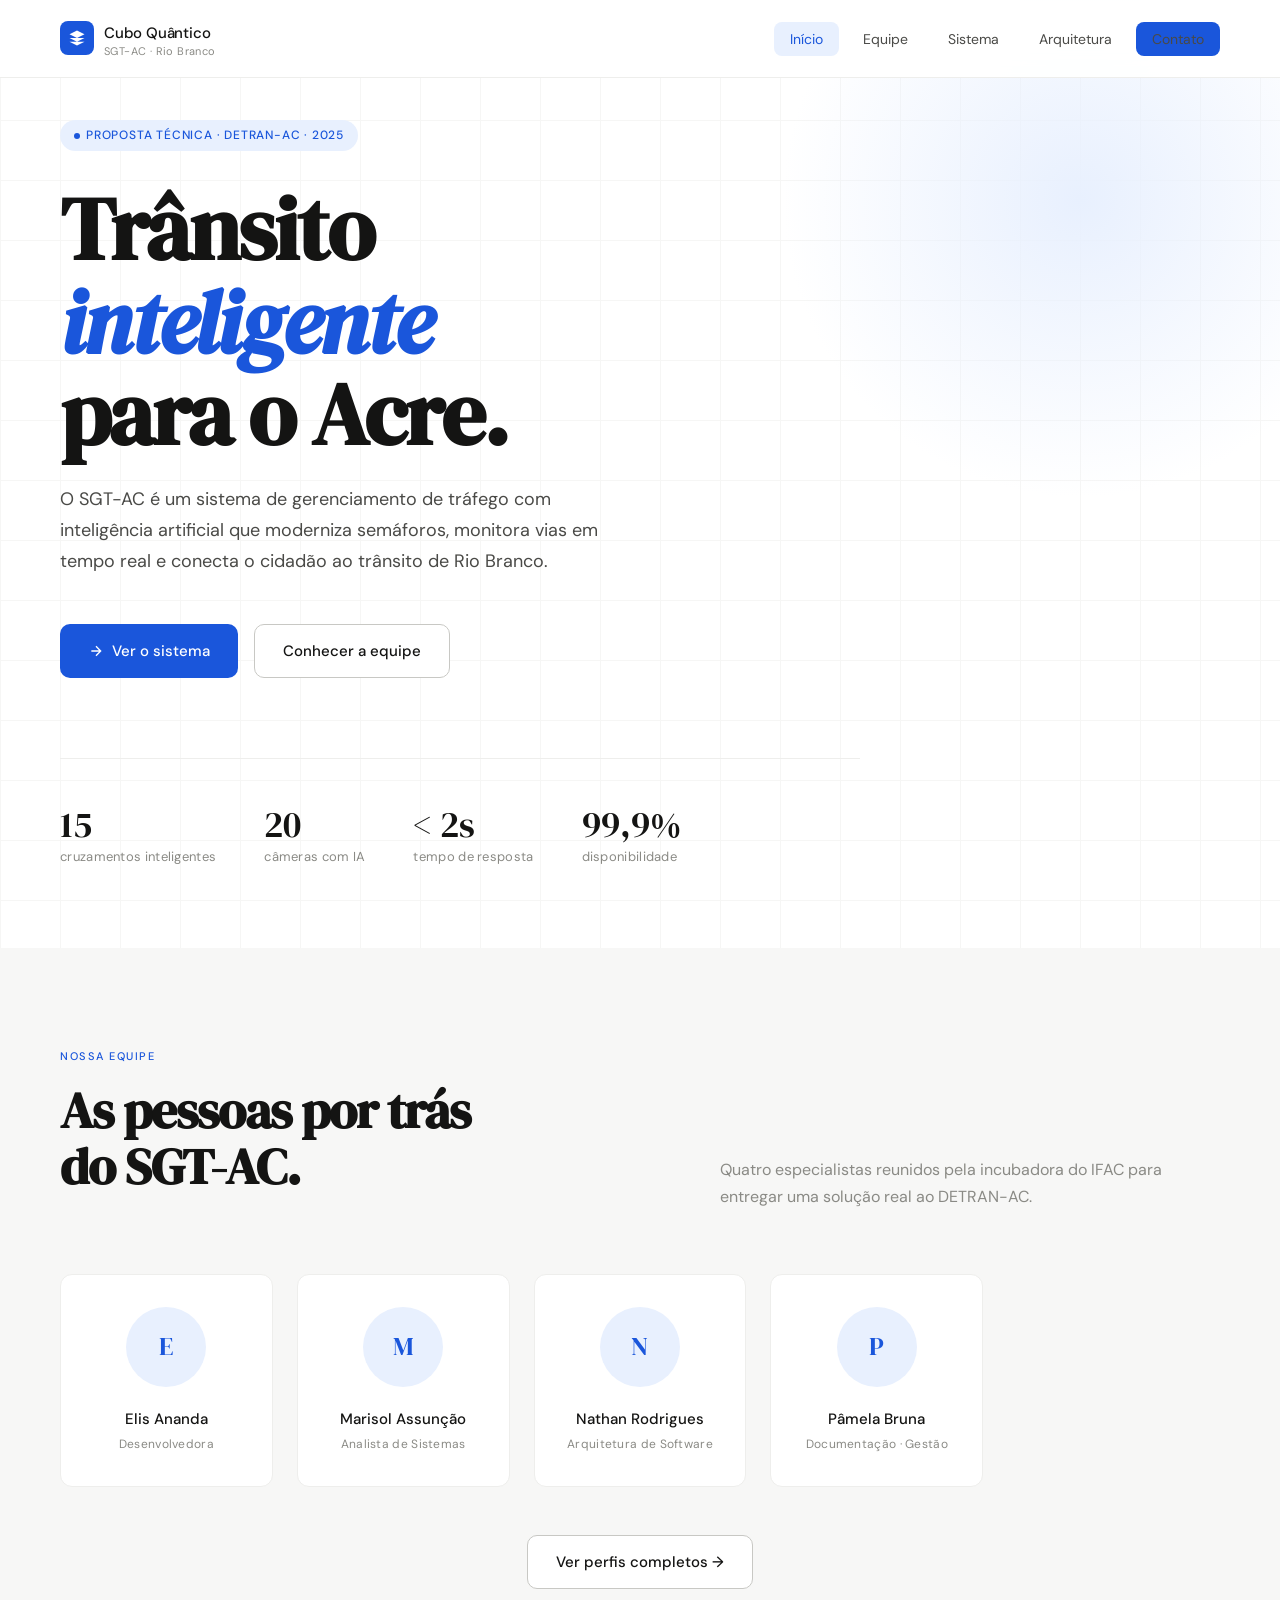
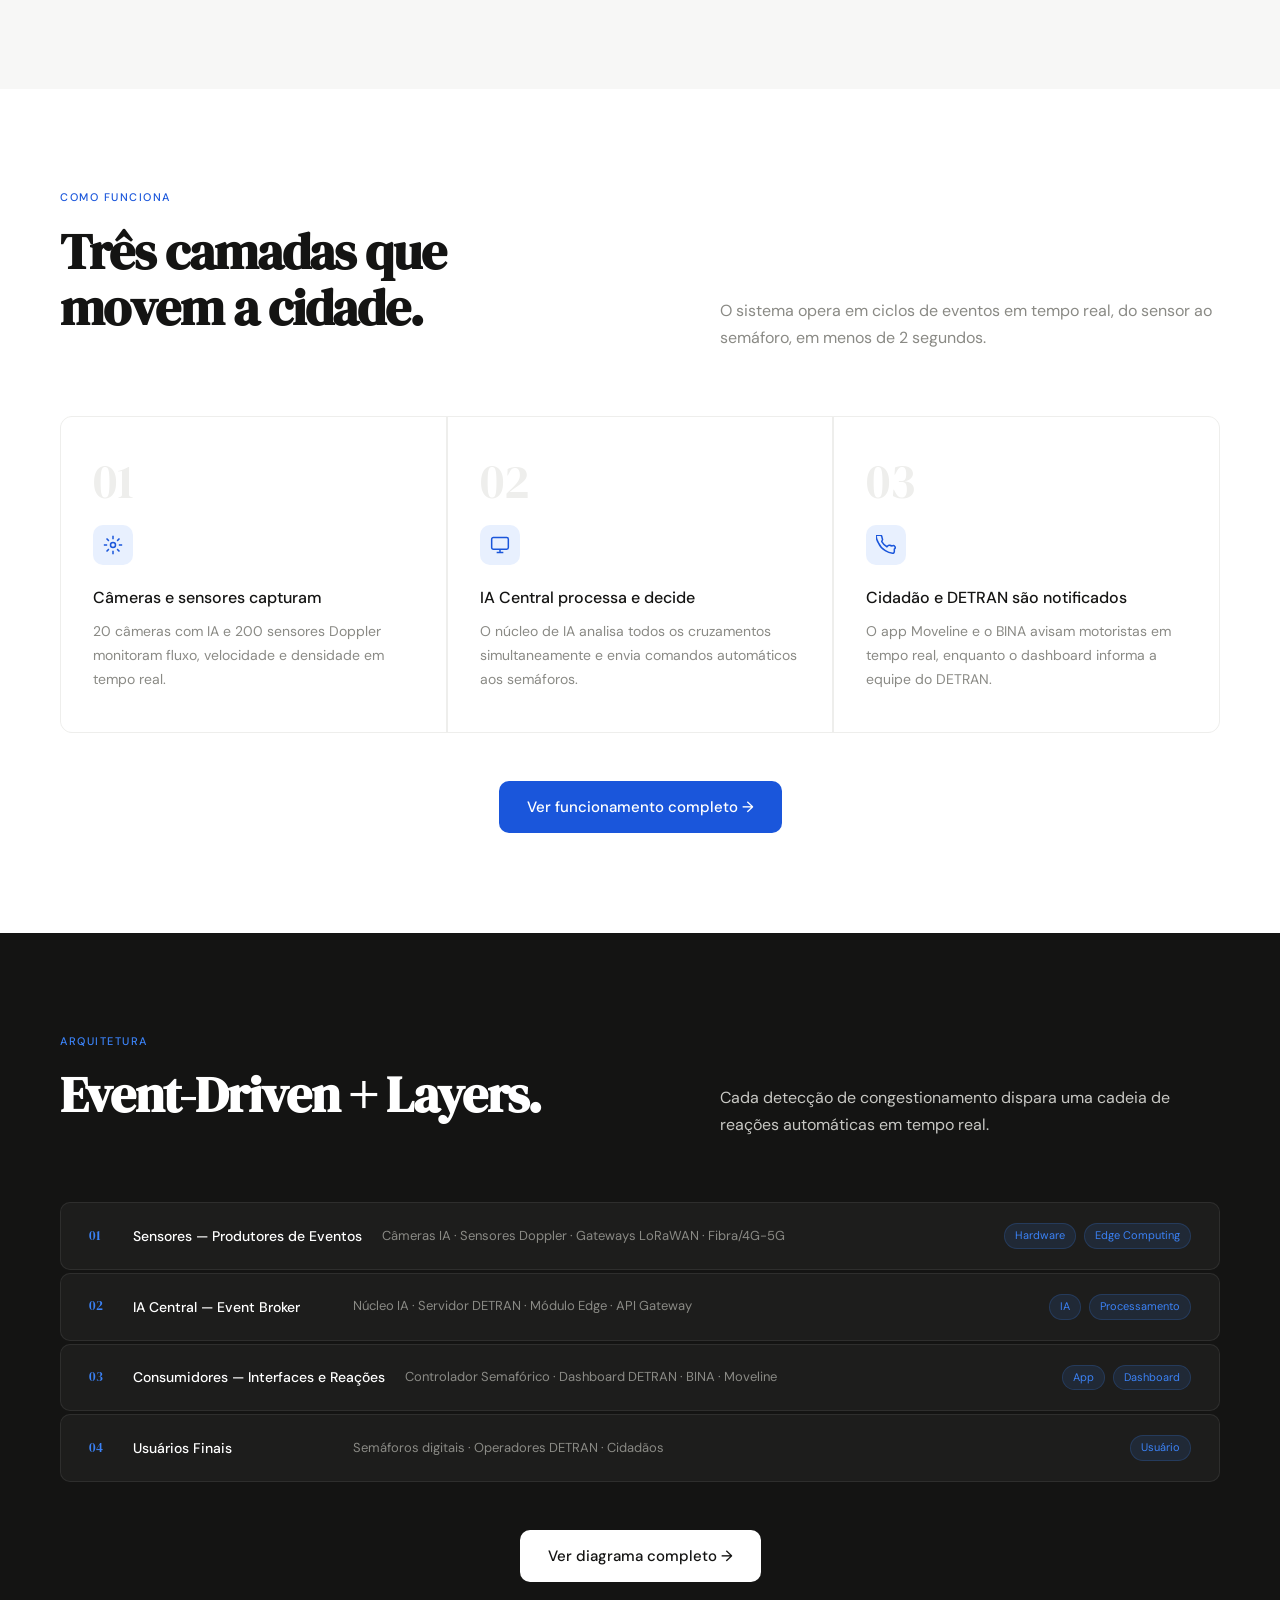
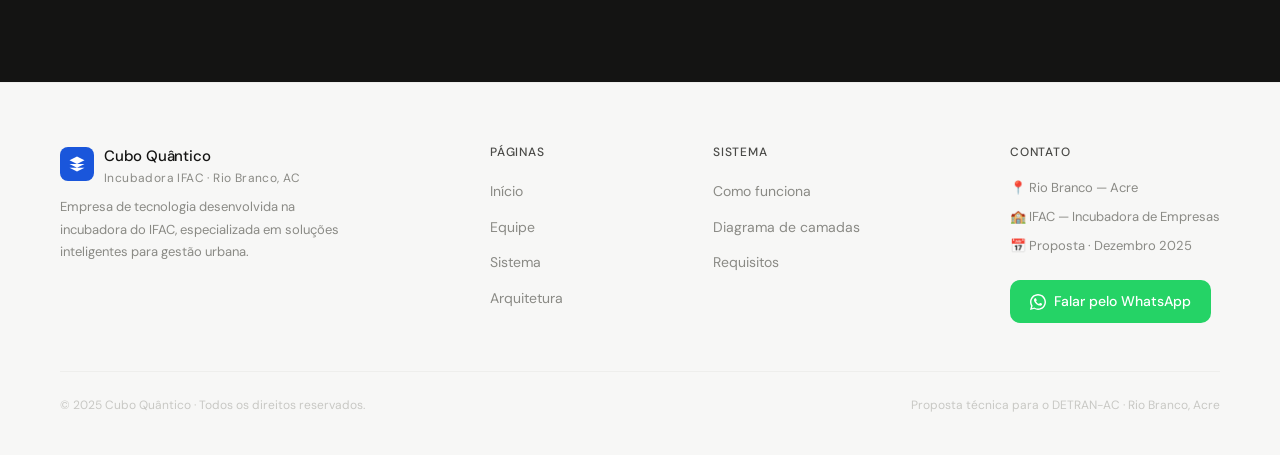
==== index.html @ 4dcd0e0a "Add files via upload" ====
<!DOCTYPE html>
<html lang="pt-BR">
<head>
  <meta charset="UTF-8">
  <meta name="viewport" content="width=device-width, initial-scale=1.0">
  <title>SGT-AC — Cubo Quântico</title>
  <link rel="stylesheet" href="style.css">
</head>
<body>

<!-- NAV -->
<nav>
  <a href="index.html" class="nav-logo">
    <div class="logo-icon">
      <svg viewBox="0 0 24 24"><path d="M12 2L2 7l10 5 10-5-10-5zM2 17l10 5 10-5M2 12l10 5 10-5"/></svg>
    </div>
    <div>
      <span class="logo-text">Cubo Quântico</span>
      <span class="logo-sub">SGT-AC · Rio Branco</span>
    </div>
  </a>
  <ul class="nav-links" id="nav-links">
    <li><a href="index.html" class="active">Início</a></li>
    <li><a href="equipe.html">Equipe</a></li>
    <li><a href="sistema.html">Sistema</a></li>
    <li><a href="arquitetura.html">Arquitetura</a></li>
    <li><a href="#contato" class="nav-cta">Contato</a></li>
  </ul>
  <button class="nav-hamburger" id="nav-hamburger" aria-label="Abrir menu" aria-expanded="false">
    <span></span>
    <span></span>
    <span></span>
  </button>
</nav>

<!-- MENU MOBILE OVERLAY -->
<div class="mobile-menu" id="mobile-menu">
  <ul>
    <li><a href="index.html" class="active">Início</a></li>
    <li><a href="equipe.html">Equipe</a></li>
    <li><a href="sistema.html">Sistema</a></li>
    <li><a href="arquitetura.html">Arquitetura</a></li>
    <li><a href="#contato">Contato</a></li>
  </ul>
</div>

<!-- HERO -->
<section class="hero">
  <div class="hero-grid"></div>
  <div class="hero-blob"></div>
  <div class="hero-content">
    <div class="hero-badge">Proposta Técnica · DETRAN-AC · 2025</div>
    <h1 class="hero-title">
      Trânsito<br>
      <em>inteligente</em><br>
      para o Acre.
    </h1>
    <p class="hero-desc">
      O SGT-AC é um sistema de gerenciamento de tráfego com inteligência artificial que moderniza semáforos, monitora vias em tempo real e conecta o cidadão ao trânsito de Rio Branco.
    </p>
    <div class="hero-actions">
      <a href="sistema.html" class="btn btn-primary">
        <svg width="16" height="16" fill="none" stroke="currentColor" stroke-width="2" viewBox="0 0 24 24"><path d="M5 12h14M12 5l7 7-7 7"/></svg>
        Ver o sistema
      </a>
      <a href="equipe.html" class="btn btn-secondary">Conhecer a equipe</a>
    </div>
    <div class="hero-stats">
      <div class="stat-item">
        <div class="stat-number">15</div>
        <div class="stat-label">cruzamentos inteligentes</div>
      </div>
      <div class="stat-item">
        <div class="stat-number">20</div>
        <div class="stat-label">câmeras com IA</div>
      </div>
      <div class="stat-item">
        <div class="stat-number">&lt; 2s</div>
        <div class="stat-label">tempo de resposta</div>
      </div>
      <div class="stat-item">
        <div class="stat-number">99,9%</div>
        <div class="stat-label">disponibilidade</div>
      </div>
    </div>
  </div>
</section>

<!-- EQUIPE (preview) -->
<section class="team-section">
  <div class="section-header reveal">
    <div>
      <p class="section-label">Nossa equipe</p>
      <h2 class="section-title">As pessoas por trás<br>do SGT-AC.</h2>
    </div>
    <p class="section-desc">Quatro especialistas reunidos pela incubadora do IFAC para entregar uma solução real ao DETRAN-AC.</p>
  </div>
  <div class="team-grid reveal">
    <div class="team-card">
      <div class="team-avatar">
        <img src="fotos/elis.jpg" alt="Elis Ananda" onerror="this.style.display='none';this.nextElementSibling.style.display='flex'">
        <span class="avatar-fallback">E</span>
      </div>
      <div class="team-name">Elis Ananda</div>
      <div class="team-role">Desenvolvedora</div>
    </div>
    <div class="team-card">
      <div class="team-avatar">
        <img src="fotos/marisol.jpg" alt="Marisol Assunção" onerror="this.style.display='none';this.nextElementSibling.style.display='flex'">
        <span class="avatar-fallback">M</span>
      </div>
      <div class="team-name">Marisol Assunção</div>
      <div class="team-role">Analista de Sistemas</div>
    </div>
    <div class="team-card">
      <div class="team-avatar">
        <img src="fotos/nathan.jpg" alt="Nathan Rodrigues" onerror="this.style.display='none';this.nextElementSibling.style.display='flex'">
        <span class="avatar-fallback">N</span>
      </div>
      <div class="team-name">Nathan Rodrigues</div>
      <div class="team-role">Arquitetura de Software</div>
    </div>
    <div class="team-card">
      <div class="team-avatar">
        <img src="fotos/pamela.jpg" alt="Pâmela Bruna" onerror="this.style.display='none';this.nextElementSibling.style.display='flex'">
        <span class="avatar-fallback">P</span>
      </div>
      <div class="team-name">Pâmela Bruna</div>
      <div class="team-role">Documentação · Gestão</div>
    </div>
  </div>
  <div class="how-cta reveal">
    <a href="equipe.html" class="btn btn-secondary">Ver perfis completos →</a>
  </div>
</section>

<!-- COMO FUNCIONA (preview) -->
<section>
  <div class="section-header reveal">
    <div>
      <p class="section-label">Como funciona</p>
      <h2 class="section-title">Três camadas que<br>movem a cidade.</h2>
    </div>
    <p class="section-desc">O sistema opera em ciclos de eventos em tempo real, do sensor ao semáforo, em menos de 2 segundos.</p>
  </div>
  <div class="how-grid reveal">
    <div class="how-card">
      <div class="how-number">01</div>
      <div class="how-icon">
        <svg viewBox="0 0 24 24"><circle cx="12" cy="12" r="3"/><path d="M12 1v4M12 19v4M4.22 4.22l2.83 2.83M16.95 16.95l2.83 2.83M1 12h4M19 12h4M4.22 19.78l2.83-2.83M16.95 7.05l2.83-2.83"/></svg>
      </div>
      <div class="how-title">Câmeras e sensores capturam</div>
      <div class="how-text">20 câmeras com IA e 200 sensores Doppler monitoram fluxo, velocidade e densidade em tempo real.</div>
    </div>
    <div class="how-card">
      <div class="how-number">02</div>
      <div class="how-icon">
        <svg viewBox="0 0 24 24"><rect x="2" y="3" width="20" height="14" rx="2"/><path d="M8 21h8M12 17v4"/></svg>
      </div>
      <div class="how-title">IA Central processa e decide</div>
      <div class="how-text">O núcleo de IA analisa todos os cruzamentos simultaneamente e envia comandos automáticos aos semáforos.</div>
    </div>
    <div class="how-card">
      <div class="how-number">03</div>
      <div class="how-icon">
        <svg viewBox="0 0 24 24"><path d="M22 16.92v3a2 2 0 01-2.18 2 19.79 19.79 0 01-8.63-3.07A19.5 19.5 0 013.07 9.81a19.79 19.79 0 01-3.07-8.68A2 2 0 012 .18h3a2 2 0 012 1.72c.127.96.361 1.903.7 2.81a2 2 0 01-.45 2.11L6.91 7.91a16 16 0 006.18 6.18l1.27-1.27a2 2 0 012.11-.45c.907.339 1.85.573 2.81.7A2 2 0 0122 16.92z"/></svg>
      </div>
      <div class="how-title">Cidadão e DETRAN são notificados</div>
      <div class="how-text">O app Moveline e o BINA avisam motoristas em tempo real, enquanto o dashboard informa a equipe do DETRAN.</div>
    </div>
  </div>
  <div class="how-cta reveal">
    <a href="sistema.html" class="btn btn-primary">Ver funcionamento completo →</a>
  </div>
</section>

<!-- ARQUITETURA (preview) -->
<section class="arch-section">
  <div class="section-header reveal">
    <div>
      <p class="section-label">Arquitetura</p>
      <h2 class="section-title">Event-Driven + Layers.</h2>
    </div>
    <p class="section-desc">Cada detecção de congestionamento dispara uma cadeia de reações automáticas em tempo real.</p>
  </div>
  <div class="arch-layers reveal">
    <div class="arch-layer">
      <span class="arch-layer-num">01</span>
      <span class="arch-layer-name">Sensores — Produtores de Eventos</span>
      <span class="arch-layer-desc">Câmeras IA · Sensores Doppler · Gateways LoRaWAN · Fibra/4G-5G</span>
      <div class="arch-tags">
        <span class="arch-tag">Hardware</span>
        <span class="arch-tag">Edge Computing</span>
      </div>
    </div>
    <div class="arch-layer">
      <span class="arch-layer-num">02</span>
      <span class="arch-layer-name">IA Central — Event Broker</span>
      <span class="arch-layer-desc">Núcleo IA · Servidor DETRAN · Módulo Edge · API Gateway</span>
      <div class="arch-tags">
        <span class="arch-tag">IA</span>
        <span class="arch-tag">Processamento</span>
      </div>
    </div>
    <div class="arch-layer">
      <span class="arch-layer-num">03</span>
      <span class="arch-layer-name">Consumidores — Interfaces e Reações</span>
      <span class="arch-layer-desc">Controlador Semafórico · Dashboard DETRAN · BINA · Moveline</span>
      <div class="arch-tags">
        <span class="arch-tag">App</span>
        <span class="arch-tag">Dashboard</span>
      </div>
    </div>
    <div class="arch-layer">
      <span class="arch-layer-num">04</span>
      <span class="arch-layer-name">Usuários Finais</span>
      <span class="arch-layer-desc">Semáforos digitais · Operadores DETRAN · Cidadãos</span>
      <div class="arch-tags">
        <span class="arch-tag">Usuário</span>
      </div>
    </div>
  </div>
  <div class="arch-cta reveal">
    <a href="arquitetura.html" class="btn btn-white">Ver diagrama completo →</a>
  </div>
</section>

<!-- RODAPÉ -->
<footer id="contato">
  <div class="footer-top">
    <div class="footer-brand">
      <a href="index.html" class="nav-logo">
        <div class="logo-icon">
          <svg viewBox="0 0 24 24" width="18" height="18" fill="white"><path d="M12 2L2 7l10 5 10-5-10-5zM2 17l10 5 10-5M2 12l10 5 10-5"/></svg>
        </div>
        <div>
          <span class="logo-text">Cubo Quântico</span>
          <span class="logo-sub">Incubadora IFAC · Rio Branco, AC</span>
        </div>
      </a>
      <p class="footer-desc">Empresa de tecnologia desenvolvida na incubadora do IFAC, especializada em soluções inteligentes para gestão urbana.</p>
    </div>
    <div class="footer-links">
      <h4>Páginas</h4>
      <ul>
        <li><a href="index.html">Início</a></li>
        <li><a href="equipe.html">Equipe</a></li>
        <li><a href="sistema.html">Sistema</a></li>
        <li><a href="arquitetura.html">Arquitetura</a></li>
      </ul>
    </div>
    <div class="footer-links">
      <h4>Sistema</h4>
      <ul>
        <li><a href="sistema.html">Como funciona</a></li>
        <li><a href="arquitetura.html">Diagrama de camadas</a></li>
        <li><a href="sistema.html#requisitos">Requisitos</a></li>
      </ul>
    </div>
    <div class="footer-contact">
      <h4>Contato</h4>
      <p>📍 Rio Branco — Acre</p>
      <p>🏫 IFAC — Incubadora de Empresas</p>
      <p>📅 Proposta · Dezembro 2025</p>
      <a href="https://wa.me/55" target="_blank" class="whatsapp-btn">
        <svg width="16" height="16" viewBox="0 0 24 24" fill="white"><path d="M17.472 14.382c-.297-.149-1.758-.867-2.03-.967-.273-.099-.471-.148-.67.15-.197.297-.767.966-.94 1.164-.173.199-.347.223-.644.075-.297-.15-1.255-.463-2.39-1.475-.883-.788-1.48-1.761-1.653-2.059-.173-.297-.018-.458.13-.606.134-.133.298-.347.446-.52.149-.174.198-.298.298-.497.099-.198.05-.371-.025-.52-.075-.149-.669-1.612-.916-2.207-.242-.579-.487-.5-.669-.51-.173-.008-.371-.01-.57-.01-.198 0-.52.074-.792.372-.272.297-1.04 1.016-1.04 2.479 0 1.462 1.065 2.875 1.213 3.074.149.198 2.096 3.2 5.077 4.487.709.306 1.262.489 1.694.625.712.227 1.36.195 1.871.118.571-.085 1.758-.719 2.006-1.413.248-.694.248-1.289.173-1.413-.074-.124-.272-.198-.57-.347z"/><path d="M12 0C5.373 0 0 5.373 0 12c0 2.123.554 4.116 1.524 5.843L.057 23.928l6.234-1.635A11.942 11.942 0 0012 24c6.627 0 12-5.373 12-12S18.627 0 12 0zm0 21.818a9.818 9.818 0 01-5.007-1.369l-.36-.214-3.7.97 1.013-3.597-.235-.37A9.818 9.818 0 012.182 12c0-5.42 4.398-9.818 9.818-9.818 5.42 0 9.818 4.398 9.818 9.818 0 5.42-4.398 9.818-9.818 9.818z"/></svg>
        Falar pelo WhatsApp
      </a>
    </div>
  </div>
  <div class="footer-bottom">
    <p>© 2025 Cubo Quântico · Todos os direitos reservados.</p>
    <p>Proposta técnica para o DETRAN-AC · Rio Branco, Acre</p>
  </div>
</footer>

<script src="js/main.js" defer></script>

</body>
</html>
---- style.css ----
@import url('https://fonts.googleapis.com/css2?family=DM+Sans:wght@300;400;500&family=DM+Serif+Display:ital@0;1&display=swap');

/* ── RESET & VARIÁVEIS ── */
*, *::before, *::after {
  box-sizing: border-box;
  margin: 0;
  padding: 0;
}

:root {
  --white: #ffffff;
  --off: #f7f7f6;
  --gray-100: #eeeeec;
  --gray-300: #c8c8c4;
  --gray-500: #8a8a85;
  --gray-700: #4a4a47;
  --black: #141413;
  --blue: #1a56db;
  --blue-light: #e8f0fe;
  --blue-mid: #3b82f6;
  --accent: #1a56db;
  --font-display: 'DM Serif Display', Georgia, serif;
  --font-body: 'DM Sans', sans-serif;
  --radius: 12px;
  --transition: 0.35s cubic-bezier(0.4, 0, 0.2, 1);
}

html {
  scroll-behavior: smooth;
}

body {
  font-family: var(--font-body);
  background: var(--white);
  color: var(--black);
  line-height: 1.6;
  overflow-x: hidden;
}

/* ── NAV ── */
nav {
  position: fixed;
  top: 0; left: 0; right: 0;
  z-index: 100;
  display: flex;
  align-items: center;
  justify-content: space-between;
  padding: 20px 60px;
  background: rgba(255, 255, 255, 0.92);
  backdrop-filter: blur(12px);
  border-bottom: 1px solid var(--gray-100);
  transition: var(--transition);
}

.nav-logo {
  display: flex;
  align-items: center;
  gap: 10px;
  text-decoration: none;
  color: var(--black);
}

.logo-icon {
  width: 34px;
  height: 34px;
  background: var(--blue);
  border-radius: 8px;
  display: flex;
  align-items: center;
  justify-content: center;
}

.logo-icon svg {
  width: 18px;
  height: 18px;
  fill: white;
}

.logo-text {
  font-family: var(--font-body);
  font-weight: 500;
  font-size: 15px;
  letter-spacing: -0.2px;
}

.logo-sub {
  font-size: 11px;
  color: var(--gray-500);
  letter-spacing: 0.4px;
  display: block;
  line-height: 1;
}

.nav-links {
  display: flex;
  gap: 8px;
  list-style: none;
}

.nav-links a {
  text-decoration: none;
  font-size: 14px;
  font-weight: 400;
  color: var(--gray-700);
  padding: 8px 16px;
  border-radius: 8px;
  transition: var(--transition);
}

.nav-links a:hover,
.nav-links a.active {
  background: var(--blue-light);
  color: var(--blue);
}

.nav-cta {
  background: var(--blue) ;
  color: white;
  font-weight: 500;
}

.nav-cta:hover {
  background: #1445b8;
  color: white;
}

/* ── HERO ── */
.hero {
  min-height: 100vh;
  display: flex;
  flex-direction: column;
  justify-content: center;
  padding: 120px 60px 80px;
  position: relative;
  overflow: hidden;
}

.hero-grid {
  position: absolute;
  inset: 0;
  background-image:
    linear-gradient(var(--gray-100) 1px, transparent 1px),
    linear-gradient(90deg, var(--gray-100) 1px, transparent 1px);
  background-size: 60px 60px;
  opacity: 0.5;
  z-index: 0;
  pointer-events: none;
}

.hero-blob {
  position: absolute;
  top: -100px;
  right: -100px;
  width: 600px;
  height: 600px;
  background: radial-gradient(circle at center, #e8f0fe 0%, transparent 70%);
  z-index: 0;
  pointer-events: none;
}

.hero-content {
  position: relative;
  z-index: 1;
  max-width: 800px;
}

.hero-badge {
  display: inline-flex;
  align-items: center;
  gap: 6px;
  background: var(--blue-light);
  color: var(--blue);
  font-size: 12px;
  font-weight: 500;
  letter-spacing: 0.8px;
  text-transform: uppercase;
  padding: 6px 14px;
  border-radius: 100px;
  margin-bottom: 32px;
  opacity: 0;
  transform: translateY(16px);
  animation: fadeUp 0.6s 0.1s forwards;
}

.hero-badge::before {
  content: '';
  width: 6px;
  height: 6px;
  background: var(--blue);
  border-radius: 50%;
}

.hero-title {
  font-family: var(--font-display);
  font-size: clamp(48px, 7vw, 88px);
  line-height: 1.05;
  letter-spacing: -2px;
  color: var(--black);
  margin-bottom: 24px;
  opacity: 0;
  transform: translateY(20px);
  animation: fadeUp 0.7s 0.2s forwards;
}

.hero-title em {
  font-style: italic;
  color: var(--blue);
}

.hero-desc {
  font-size: 18px;
  color: var(--gray-700);
  max-width: 560px;
  line-height: 1.7;
  margin-bottom: 48px;
  opacity: 0;
  transform: translateY(20px);
  animation: fadeUp 0.7s 0.35s forwards;
}

.hero-actions {
  display: flex;
  gap: 16px;
  flex-wrap: wrap;
  opacity: 0;
  transform: translateY(20px);
  animation: fadeUp 0.7s 0.5s forwards;
}

.hero-stats {
  display: flex;
  gap: 48px;
  margin-top: 80px;
  padding-top: 48px;
  border-top: 1px solid var(--gray-100);
  opacity: 0;
  transform: translateY(20px);
  animation: fadeUp 0.7s 0.65s forwards;
}

.stat-number {
  font-family: var(--font-display);
  font-size: 36px;
  color: var(--black);
  line-height: 1;
  margin-bottom: 4px;
}

.stat-label {
  font-size: 13px;
  color: var(--gray-500);
  letter-spacing: 0.3px;
}

/* ── BOTÕES ── */
.btn {
  display: inline-flex;
  align-items: center;
  gap: 8px;
  padding: 14px 28px;
  border-radius: 10px;
  font-family: var(--font-body);
  font-size: 15px;
  font-weight: 500;
  text-decoration: none;
  transition: var(--transition);
  cursor: pointer;
  border: none;
}

.btn-primary {
  background: var(--blue);
  color: white;
}

.btn-primary:hover {
  background: #1445b8;
  transform: translateY(-2px);
  box-shadow: 0 8px 24px rgba(26, 86, 219, 0.3);
}

.btn-secondary {
  background: var(--white);
  color: var(--black);
  border: 1.5px solid var(--gray-300);
}

.btn-secondary:hover {
  border-color: var(--blue);
  color: var(--blue);
  transform: translateY(-2px);
}

.btn-white {
  background: var(--white);
  color: var(--black);
}

.btn-white:hover {
  background: var(--blue-light);
  color: var(--blue);
  transform: translateY(-2px);
}

/* ── SEÇÕES GENÉRICAS ── */
section {
  padding: 100px 60px;
}

.section-label {
  font-size: 11px;
  font-weight: 500;
  letter-spacing: 1.5px;
  text-transform: uppercase;
  color: var(--blue);
  margin-bottom: 16px;
}

.section-title {
  font-family: var(--font-display);
  font-size: clamp(32px, 4vw, 52px);
  line-height: 1.1;
  letter-spacing: -1px;
  color: var(--black);
  margin-bottom: 16px;
}

.section-desc {
  font-size: 16px;
  color: var(--gray-500);
  max-width: 500px;
  line-height: 1.7;
}

.section-header {
  display: flex;
  justify-content: space-between;
  align-items: flex-end;
  margin-bottom: 64px;
  gap: 40px;
  flex-wrap: wrap;
}

/* ── EQUIPE ── */
.team-section {
  background: var(--off);
}

.team-grid {
  display: grid;
  grid-template-columns: repeat(auto-fill, minmax(200px, 1fr));
  gap: 24px;
}

.team-card {
  background: var(--white);
  border: 1px solid var(--gray-100);
  border-radius: var(--radius);
  padding: 32px 24px;
  text-align: center;
  transition: var(--transition);
  cursor: default;
}

.team-card:hover {
  border-color: var(--blue);
  transform: translateY(-4px);
  box-shadow: 0 12px 32px rgba(26, 86, 219, 0.08);
}

.team-avatar {
  width: 80px;
  height: 80px;
  border-radius: 50%;
  background: var(--blue-light);
  display: flex;
  align-items: center;
  justify-content: center;
  margin: 0 auto 20px;
  overflow: hidden;
  position: relative;
}

.team-avatar img {
  width: 100%;
  height: 100%;
  object-fit: cover;
  border-radius: 50%;
  display: block;
}

.team-avatar .avatar-fallback {
  font-family: var(--font-display);
  font-size: 26px;
  color: var(--blue);
  display: none;
  align-items: center;
  justify-content: center;
  width: 100%;
  height: 100%;
}

.team-name {
  font-size: 15px;
  font-weight: 500;
  color: var(--black);
  margin-bottom: 4px;
}

.team-role {
  font-size: 12px;
  color: var(--gray-500);
  letter-spacing: 0.3px;
}

/* ── COMO FUNCIONA ── */
.how-grid {
  display: grid;
  grid-template-columns: repeat(3, 1fr);
  gap: 2px;
  background: var(--gray-100);
  border: 1px solid var(--gray-100);
  border-radius: var(--radius);
  overflow: hidden;
}

.how-card {
  background: var(--white);
  padding: 40px 32px;
  transition: var(--transition);
}

.how-card:hover {
  background: var(--off);
}

.how-number {
  font-family: var(--font-display);
  font-size: 48px;
  color: var(--gray-100);
  line-height: 1;
  margin-bottom: 20px;
}

.how-icon {
  width: 40px;
  height: 40px;
  background: var(--blue-light);
  border-radius: 10px;
  display: flex;
  align-items: center;
  justify-content: center;
  margin-bottom: 20px;
}

.how-icon svg {
  width: 20px;
  height: 20px;
  stroke: var(--blue);
  fill: none;
  stroke-width: 1.8;
}

.how-title {
  font-size: 16px;
  font-weight: 500;
  color: var(--black);
  margin-bottom: 10px;
}

.how-text {
  font-size: 14px;
  color: var(--gray-500);
  line-height: 1.7;
}

.how-cta {
  text-align: center;
  margin-top: 48px;
}

/* ── ARQUITETURA ── */
.arch-section {
  background: var(--black);
}

.arch-section .section-label { color: var(--blue-mid); }
.arch-section .section-title { color: var(--white); }
.arch-section .section-desc  { color: var(--gray-300); }

.arch-layers {
  display: flex;
  flex-direction: column;
  gap: 3px;
  margin-top: 56px;
}

.arch-layer {
  display: flex;
  align-items: center;
  gap: 20px;
  background: rgba(255, 255, 255, 0.04);
  border: 1px solid rgba(255, 255, 255, 0.08);
  border-radius: 10px;
  padding: 20px 28px;
  transition: var(--transition);
}

.arch-layer:hover {
  background: rgba(26, 86, 219, 0.12);
  border-color: rgba(26, 86, 219, 0.4);
}

.arch-layer-num {
  font-family: var(--font-display);
  font-size: 13px;
  color: var(--blue-mid);
  min-width: 24px;
}

.arch-layer-name {
  font-size: 14px;
  font-weight: 500;
  color: var(--white);
  min-width: 200px;
}

.arch-layer-desc {
  font-size: 13px;
  color: var(--gray-500);
}

.arch-tags {
  display: flex;
  gap: 8px;
  margin-left: auto;
  flex-wrap: wrap;
}

.arch-tag {
  font-size: 11px;
  color: var(--blue-mid);
  background: rgba(59, 130, 246, 0.12);
  border: 1px solid rgba(59, 130, 246, 0.2);
  padding: 3px 10px;
  border-radius: 100px;
}

.arch-cta {
  text-align: center;
  margin-top: 48px;
}

/* ── RODAPÉ ── */
footer {
  background: var(--off);
  border-top: 1px solid var(--gray-100);
  padding: 60px 60px 40px;
}

.footer-top {
  display: flex;
  justify-content: space-between;
  align-items: flex-start;
  gap: 40px;
  flex-wrap: wrap;
  margin-bottom: 48px;
}

.footer-brand .logo-sub {
  margin-top: 4px;
  font-size: 12px;
}

.footer-desc {
  font-size: 13px;
  color: var(--gray-500);
  max-width: 280px;
  margin-top: 12px;
  line-height: 1.7;
}

.footer-links h4 {
  font-size: 12px;
  font-weight: 500;
  letter-spacing: 0.8px;
  text-transform: uppercase;
  color: var(--gray-700);
  margin-bottom: 16px;
}

.footer-links ul { list-style: none; }

.footer-links li { margin-bottom: 10px; }

.footer-links a {
  font-size: 14px;
  color: var(--gray-500);
  text-decoration: none;
  transition: color 0.2s;
}

.footer-links a:hover { color: var(--blue); }

.footer-contact h4 {
  font-size: 12px;
  font-weight: 500;
  letter-spacing: 0.8px;
  text-transform: uppercase;
  color: var(--gray-700);
  margin-bottom: 16px;
}

.footer-contact p {
  font-size: 13px;
  color: var(--gray-500);
  margin-bottom: 8px;
  display: flex;
  align-items: center;
  gap: 8px;
}

.whatsapp-btn {
  display: inline-flex;
  align-items: center;
  gap: 8px;
  background: #25d366;
  color: white;
  text-decoration: none;
  padding: 10px 20px;
  border-radius: 10px;
  font-size: 14px;
  font-weight: 500;
  margin-top: 16px;
  transition: var(--transition);
}

.whatsapp-btn:hover {
  background: #1dbb5b;
  transform: translateY(-2px);
  box-shadow: 0 6px 20px rgba(37, 211, 102, 0.3);
}

.footer-bottom {
  border-top: 1px solid var(--gray-100);
  padding-top: 24px;
  display: flex;
  justify-content: space-between;
  align-items: center;
  flex-wrap: wrap;
  gap: 12px;
}

.footer-bottom p {
  font-size: 12px;
  color: var(--gray-300);
}

/* ── SCROLL REVEAL ── */
/* Visível por padrão — o JS é quem oculta antes de animar.
   Assim, se o JS falhar ou demorar, o conteúdo nunca fica invisível. */
.reveal {
  opacity: 1;
  transform: none;
}

.reveal.reveal-init {
  opacity: 0;
  transform: translateY(28px);
  transition: opacity 0.7s ease, transform 0.7s ease;
}

.reveal.reveal-init.visible {
  opacity: 1;
  transform: translateY(0);
}

/* ── PAGE HERO ── */
.page-hero {
  min-height: 40vh;
  display: flex;
  align-items: flex-end;
  padding: 140px 60px 64px;
  position: relative;
  overflow: hidden;
  border-bottom: 1px solid var(--gray-100);
}

.page-hero::before {
  content: '';
  position: absolute;
  inset: 0;
  background-image:
    linear-gradient(var(--gray-100) 1px, transparent 1px),
    linear-gradient(90deg, var(--gray-100) 1px, transparent 1px);
  background-size: 60px 60px;
  opacity: 0.4;
  z-index: 0;
}

.page-hero-content {
  position: relative;
  z-index: 1;
  max-width: 700px;
}

.page-hero-title {
  font-family: var(--font-display);
  font-size: clamp(36px, 5vw, 64px);
  line-height: 1.08;
  letter-spacing: -1.5px;
  color: var(--black);
  margin: 12px 0 20px;
}

.page-hero-title em {
  font-style: italic;
  color: var(--blue);
}

.page-hero-desc {
  font-size: 16px;
  color: var(--gray-500);
  max-width: 560px;
  line-height: 1.7;
}

/* ── EQUIPE PAGE ── */
.team-page-section {
  padding: 80px 60px;
}

.team-page-grid {
  display: grid;
  grid-template-columns: repeat(2, 1fr);
  gap: 24px;
}

.team-page-card {
  display: flex;
  gap: 24px;
  background: var(--white);
  border: 1px solid var(--gray-100);
  border-radius: var(--radius);
  padding: 32px;
  transition: var(--transition);
}

.team-page-card:hover {
  border-color: var(--blue);
  box-shadow: 0 12px 40px rgba(26, 86, 219, 0.07);
  transform: translateY(-3px);
}

.team-page-avatar {
  width: 88px;
  height: 88px;
  min-width: 88px;
  border-radius: 50%;
  background: var(--blue-light);
  overflow: hidden;
  display: flex;
  align-items: center;
  justify-content: center;
}

.team-page-avatar img {
  width: 100%;
  height: 100%;
  object-fit: cover;
  border-radius: 50%;
}

.team-page-avatar .avatar-fallback {
  font-family: var(--font-display);
  font-size: 28px;
  color: var(--blue);
  display: none;
  align-items: center;
  justify-content: center;
  width: 100%;
  height: 100%;
}

.team-page-info {
  flex: 1;
  display: flex;
  flex-direction: column;
  gap: 12px;
}

.team-page-header {
  display: flex;
  justify-content: space-between;
  align-items: flex-start;
  gap: 12px;
}

.team-page-name {
  font-size: 17px;
  font-weight: 500;
  color: var(--black);
  margin-bottom: 3px;
}

.team-page-role {
  font-size: 13px;
  color: var(--gray-500);
  display: block;
}

.team-page-badge {
  font-size: 11px;
  font-weight: 500;
  color: var(--blue);
  background: var(--blue-light);
  padding: 4px 12px;
  border-radius: 100px;
  white-space: nowrap;
}

.team-page-bio {
  font-size: 14px;
  color: var(--gray-700);
  line-height: 1.7;
}

.team-page-tags {
  display: flex;
  gap: 8px;
  flex-wrap: wrap;
}

.team-tag {
  font-size: 11px;
  color: var(--gray-500);
  background: var(--off);
  border: 1px solid var(--gray-100);
  padding: 3px 10px;
  border-radius: 100px;
}

/* ── SOBRE A EMPRESA ── */
.about-section {
  padding: 80px 60px;
  background: var(--off);
}

.about-grid {
  display: grid;
  grid-template-columns: repeat(3, 1fr);
  gap: 24px;
}

.about-card {
  background: var(--white);
  border: 1px solid var(--gray-100);
  border-radius: var(--radius);
  padding: 32px 28px;
  transition: var(--transition);
}

.about-card:hover {
  border-color: var(--blue);
  transform: translateY(-3px);
  box-shadow: 0 8px 28px rgba(26, 86, 219, 0.07);
}

.about-card-title {
  font-size: 16px;
  font-weight: 500;
  color: var(--black);
  margin: 16px 0 8px;
}

.about-card-text {
  font-size: 14px;
  color: var(--gray-500);
  line-height: 1.7;
}

/* ── HAMBURGER ── */
.nav-hamburger {
  display: none;
  flex-direction: column;
  justify-content: center;
  gap: 5px;
  width: 36px;
  height: 36px;
  background: none;
  border: none;
  cursor: pointer;
  padding: 4px;
  border-radius: 8px;
  transition: background var(--transition);
  z-index: 200;
}

.nav-hamburger:hover {
  background: var(--gray-100);
}

.nav-hamburger span {
  display: block;
  width: 22px;
  height: 2px;
  background: var(--black);
  border-radius: 2px;
  transition: transform 0.3s ease, opacity 0.3s ease;
  transform-origin: center;
}

.nav-hamburger.open span:nth-child(1) {
  transform: translateY(7px) rotate(45deg);
}
.nav-hamburger.open span:nth-child(2) {
  opacity: 0;
  transform: scaleX(0);
}
.nav-hamburger.open span:nth-child(3) {
  transform: translateY(-7px) rotate(-45deg);
}

/* ── MENU MOBILE OVERLAY ── */
.mobile-menu {
  display: none;
  position: fixed;
  top: 0; left: 0; right: 0; bottom: 0;
  background: var(--white);
  z-index: 150;
  flex-direction: column;
  justify-content: center;
  align-items: center;
  opacity: 0;
  pointer-events: none;
  transition: opacity 0.3s ease;
}

.mobile-menu.open {
  opacity: 1;
  pointer-events: all;
}

.mobile-menu ul {
  list-style: none;
  text-align: center;
  display: flex;
  flex-direction: column;
  gap: 8px;
}

.mobile-menu a {
  display: block;
  font-family: var(--font-display);
  font-size: 36px;
  color: var(--black);
  text-decoration: none;
  padding: 8px 24px;
  border-radius: 12px;
  transition: color var(--transition), background var(--transition);
  letter-spacing: -0.5px;
}

.mobile-menu a:hover,
.mobile-menu a.active {
  color: var(--blue);
  background: var(--blue-light);
}

body.menu-open {
  overflow: hidden;
}

/* ── ANIMAÇÕES ── */
@keyframes fadeUp {
  to {
    opacity: 1;
    transform: translateY(0);
  }
}

/* ── RESPONSIVO ── */
@media (max-width: 900px) {
  nav                   { padding: 16px 24px; }
  .nav-links            { display: none; }
  .nav-hamburger        { display: flex; }
  .mobile-menu          { display: flex; }
  .hero                 { padding: 100px 24px 60px; }
  section               { padding: 70px 24px; }
  .how-grid             { grid-template-columns: 1fr; }
  .hero-stats           { gap: 28px; flex-wrap: wrap; }
  footer                { padding: 48px 24px 32px; }
  .arch-tags            { display: none; }
  .page-hero            { padding: 120px 24px 48px; }
  .team-page-section    { padding: 60px 24px; }
  .team-page-grid       { grid-template-columns: 1fr; }
  .about-section        { padding: 60px 24px; }
  .about-grid           { grid-template-columns: 1fr; gap: 16px; }
  .section-header       { flex-direction: column; align-items: flex-start; }
  .footer-top           { flex-direction: column; gap: 32px; }
  .arch-layer           { flex-wrap: wrap; gap: 12px; }
  .arch-layer-name      { min-width: unset; }
}

@media (max-width: 480px) {
  .hero-title           { letter-spacing: -1.5px; }
  .hero-stats           { display: grid; grid-template-columns: 1fr 1fr; gap: 24px; }
  .team-grid            { grid-template-columns: 1fr 1fr; }
  .team-page-card       { flex-direction: column; align-items: center; text-align: center; }
  .team-page-header     { flex-direction: column; align-items: center; }
  .team-page-tags       { justify-content: center; }
  .how-card             { padding: 28px 20px; }
  .arch-layer           { padding: 16px 20px; }
  .arch-layer-desc      { display: none; }
  .about-grid           { grid-template-columns: 1fr; }
  .footer-bottom        { flex-direction: column; text-align: center; }
}
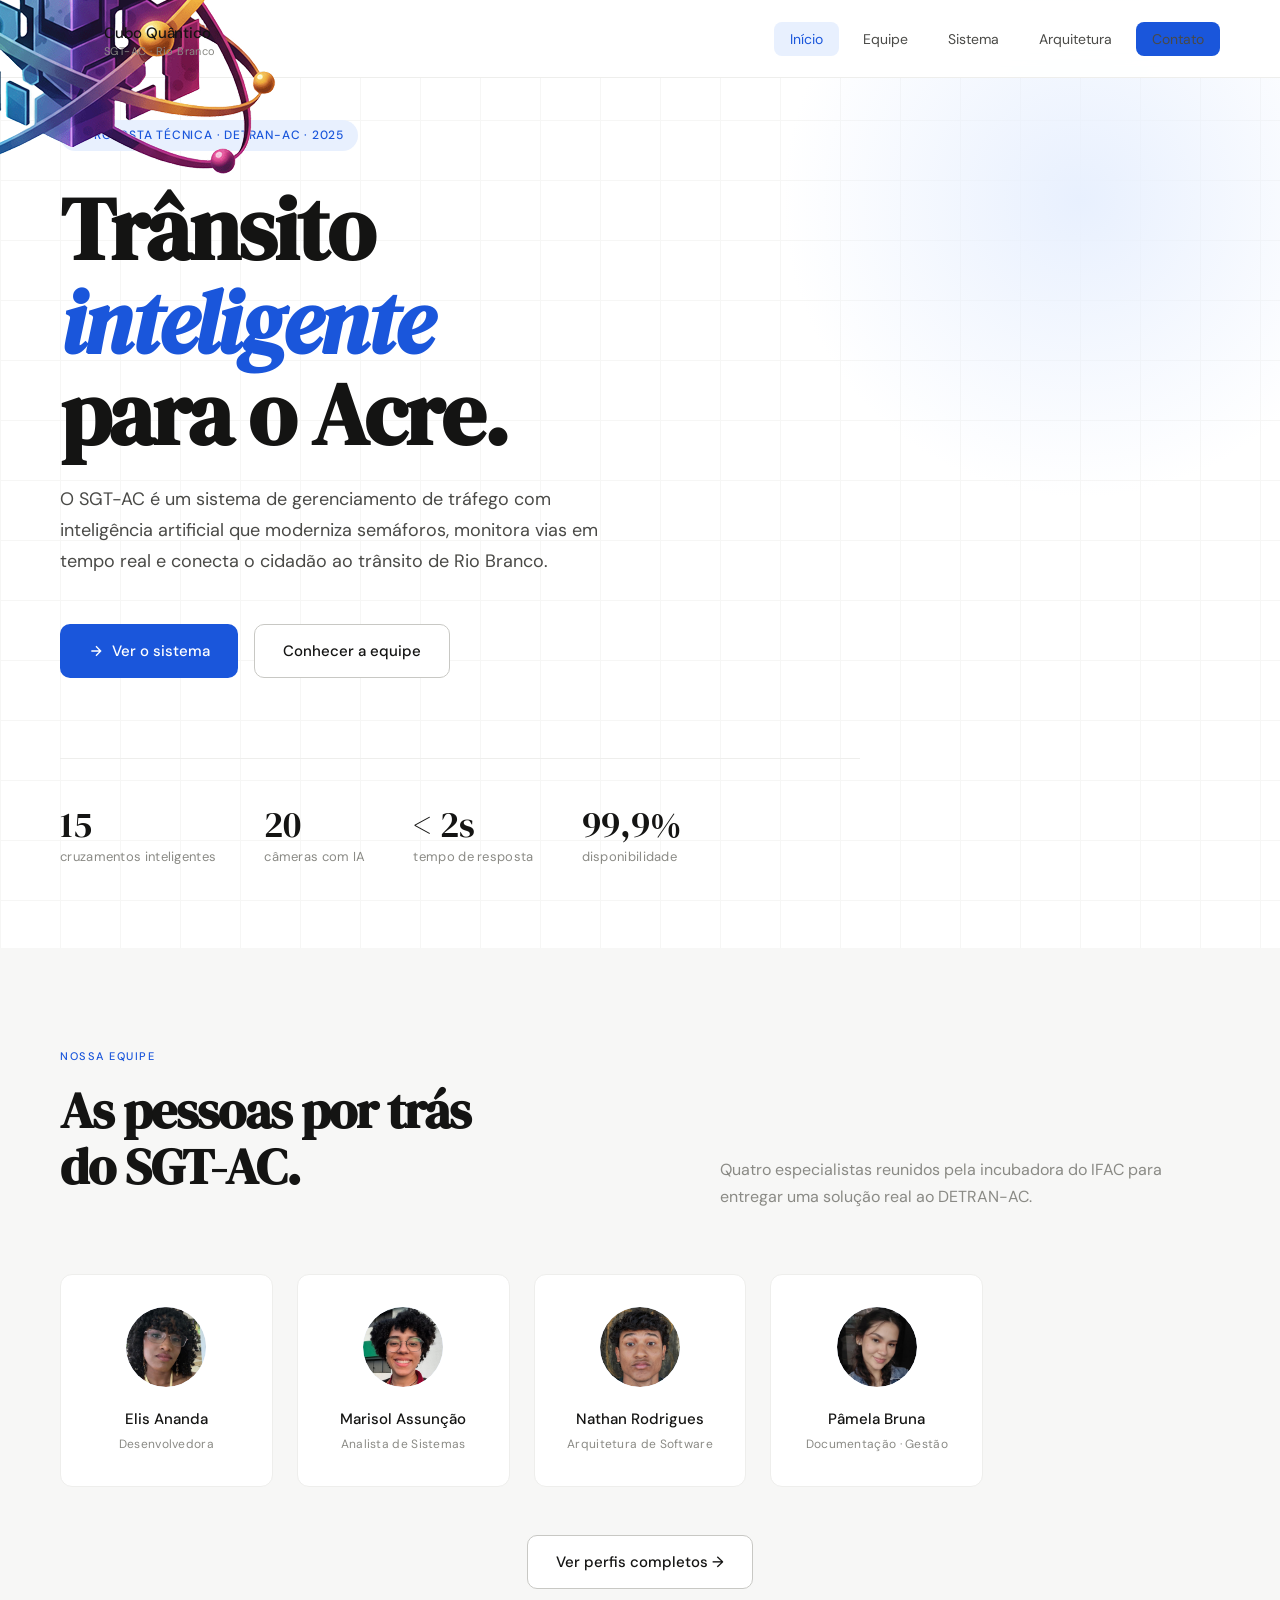
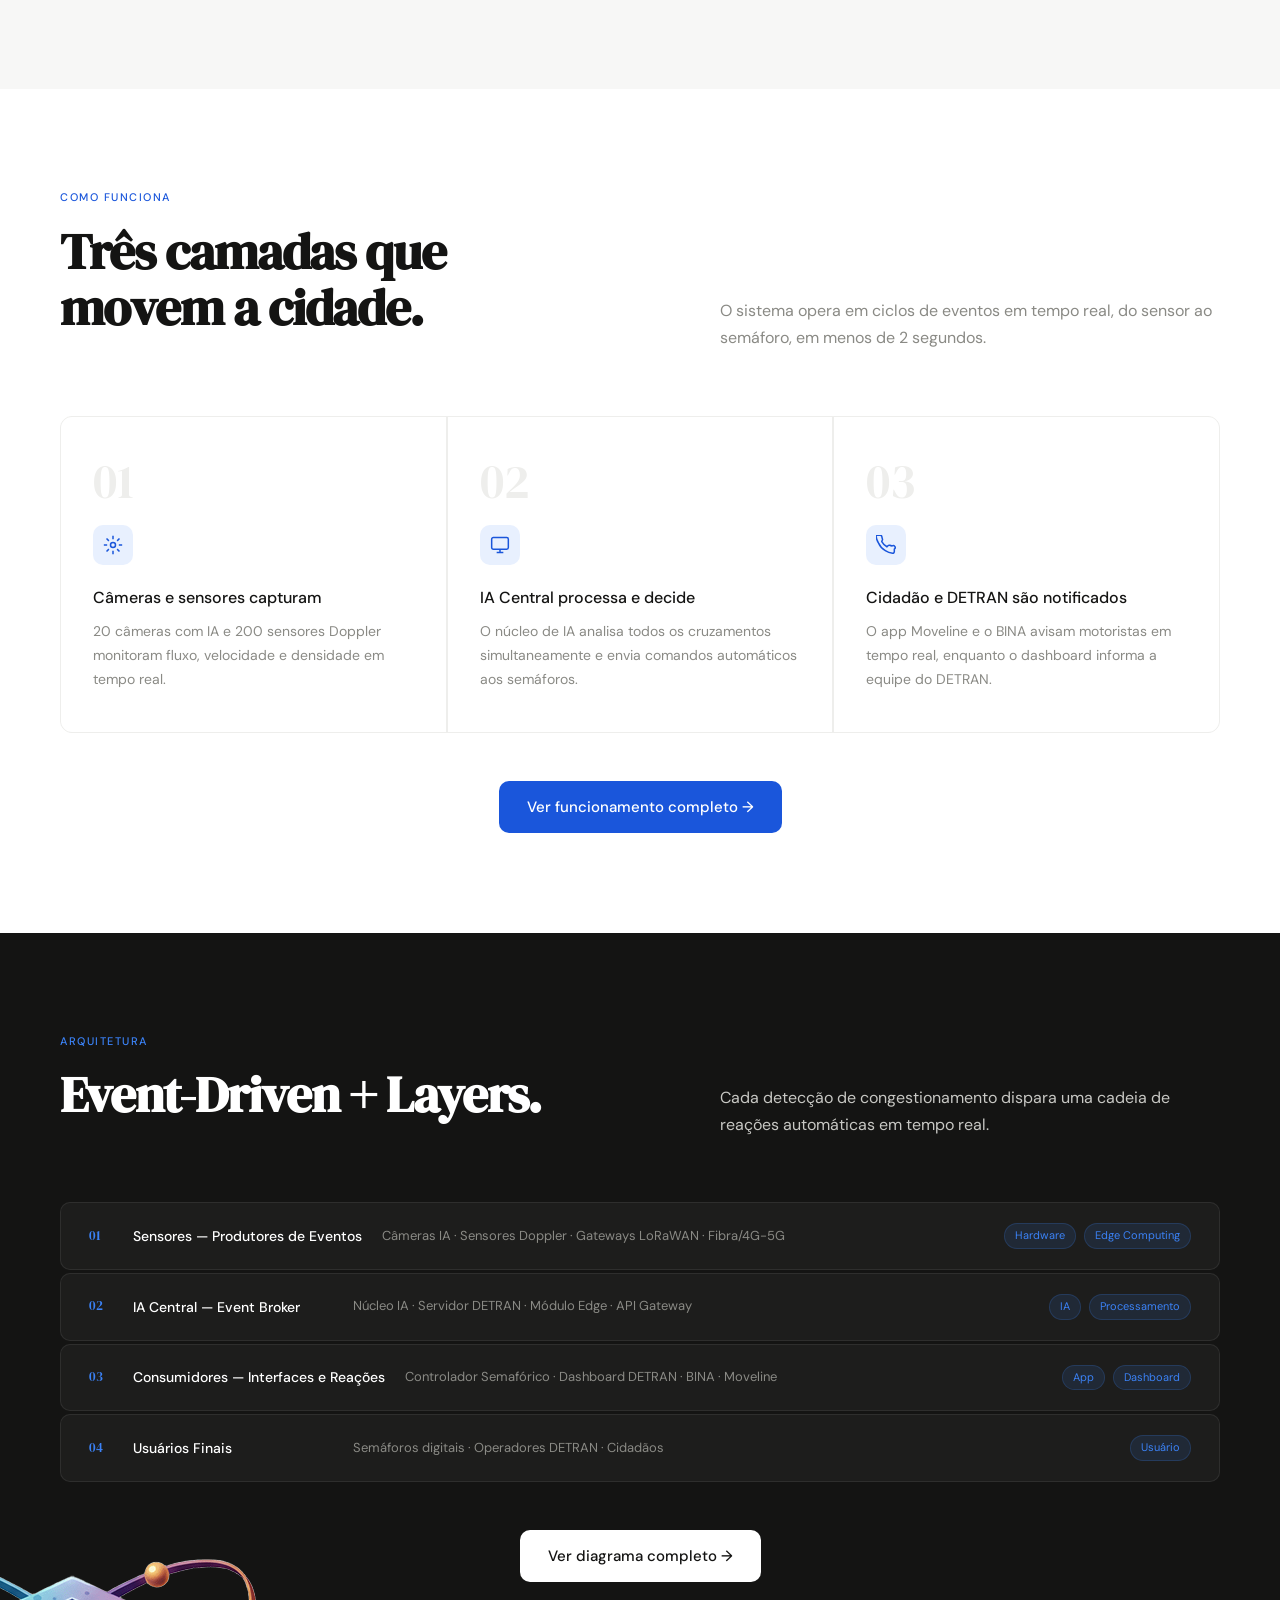
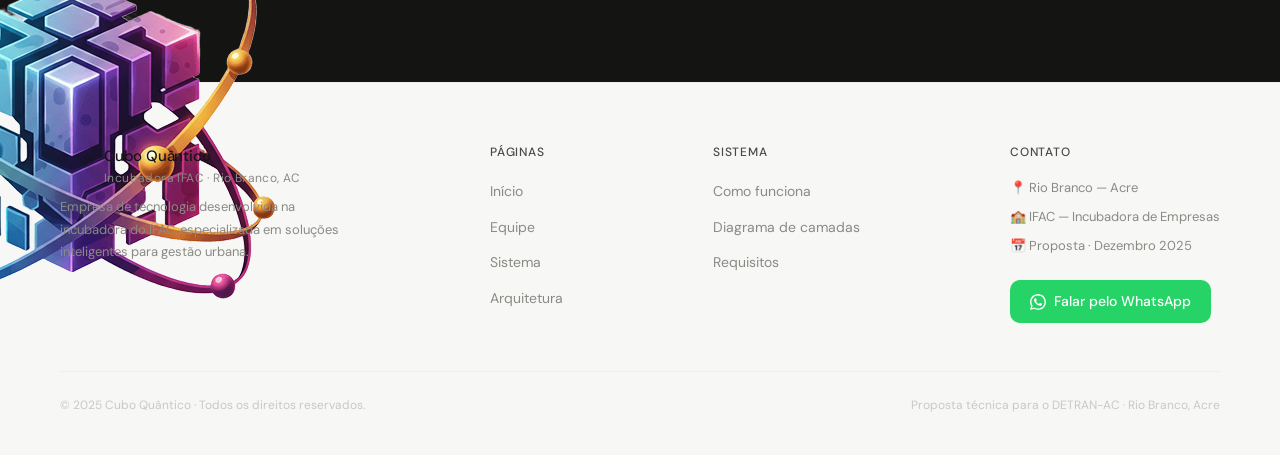
==== commit 67304117: "Update index.html" ====
--- a/index.html
+++ b/index.html
@@ -12,7 +12,7 @@
 <nav>
   <a href="index.html" class="nav-logo">
     <div class="logo-icon">
-      <svg viewBox="0 0 24 24"><path d="M12 2L2 7l10 5 10-5-10-5zM2 17l10 5 10-5M2 12l10 5 10-5"/></svg>
+      <img src="img/logo1.png" alt="Cubo Quântico">
     </div>
     <div>
       <span class="logo-text">Cubo Quântico</span>
@@ -33,7 +33,7 @@
   </button>
 </nav>
 
-<!-- MENU MOBILE OVERLAY -->
+<!-- MENU MOBILE -->
 <div class="mobile-menu" id="mobile-menu">
   <ul>
     <li><a href="index.html" class="active">Início</a></li>
@@ -86,7 +86,7 @@
   </div>
 </section>
 
-<!-- EQUIPE (preview) -->
+<!-- EQUIPE -->
 <section class="team-section">
   <div class="section-header reveal">
     <div>
@@ -134,7 +134,7 @@
   </div>
 </section>
 
-<!-- COMO FUNCIONA (preview) -->
+
 <section>
   <div class="section-header reveal">
     <div>
@@ -174,7 +174,7 @@
   </div>
 </section>
 
-<!-- ARQUITETURA (preview) -->
+<!-- ARQUITETURA -->
 <section class="arch-section">
   <div class="section-header reveal">
     <div>
@@ -231,7 +231,7 @@
     <div class="footer-brand">
       <a href="index.html" class="nav-logo">
         <div class="logo-icon">
-          <svg viewBox="0 0 24 24" width="18" height="18" fill="white"><path d="M12 2L2 7l10 5 10-5-10-5zM2 17l10 5 10-5M2 12l10 5 10-5"/></svg>
+          <img src="img/logo1.png" alt="Cubo Quântico">
         </div>
         <div>
           <span class="logo-text">Cubo Quântico</span>
--- a/style.css
+++ b/style.css
@@ -1,6 +1,6 @@
 @import url('https://fonts.googleapis.com/css2?family=DM+Sans:wght@300;400;500&family=DM+Serif+Display:ital@0;1&display=swap');
 
-/* ── RESET & VARIÁVEIS ── */
+
 *, *::before, *::after {
   box-sizing: border-box;
   margin: 0;
@@ -37,7 +37,7 @@
   overflow-x: hidden;
 }
 
-/* ── NAV ── */
+
 nav {
   position: fixed;
   top: 0; left: 0; right: 0;
@@ -657,8 +657,6 @@
 }
 
 /* ── SCROLL REVEAL ── */
-/* Visível por padrão — o JS é quem oculta antes de animar.
-   Assim, se o JS falhar ou demorar, o conteúdo nunca fica invisível. */
 .reveal {
   opacity: 1;
   transform: none;
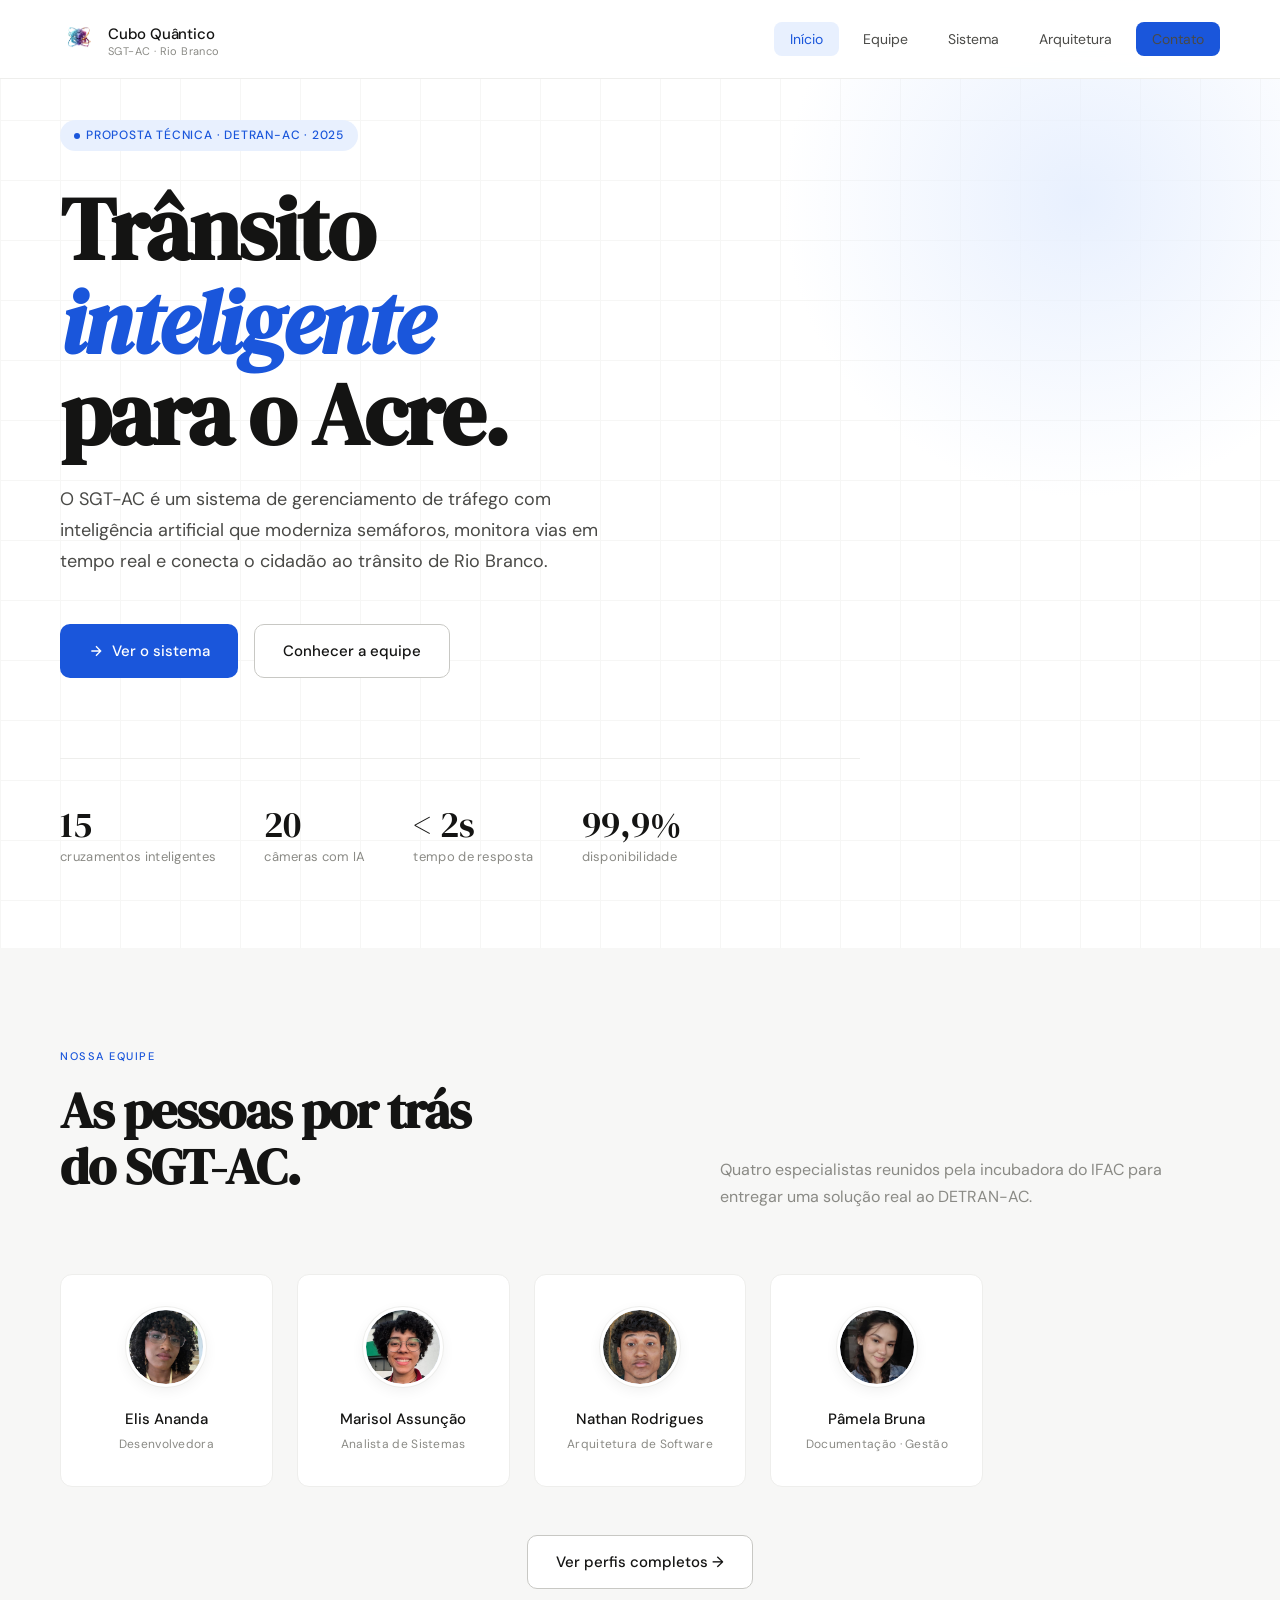
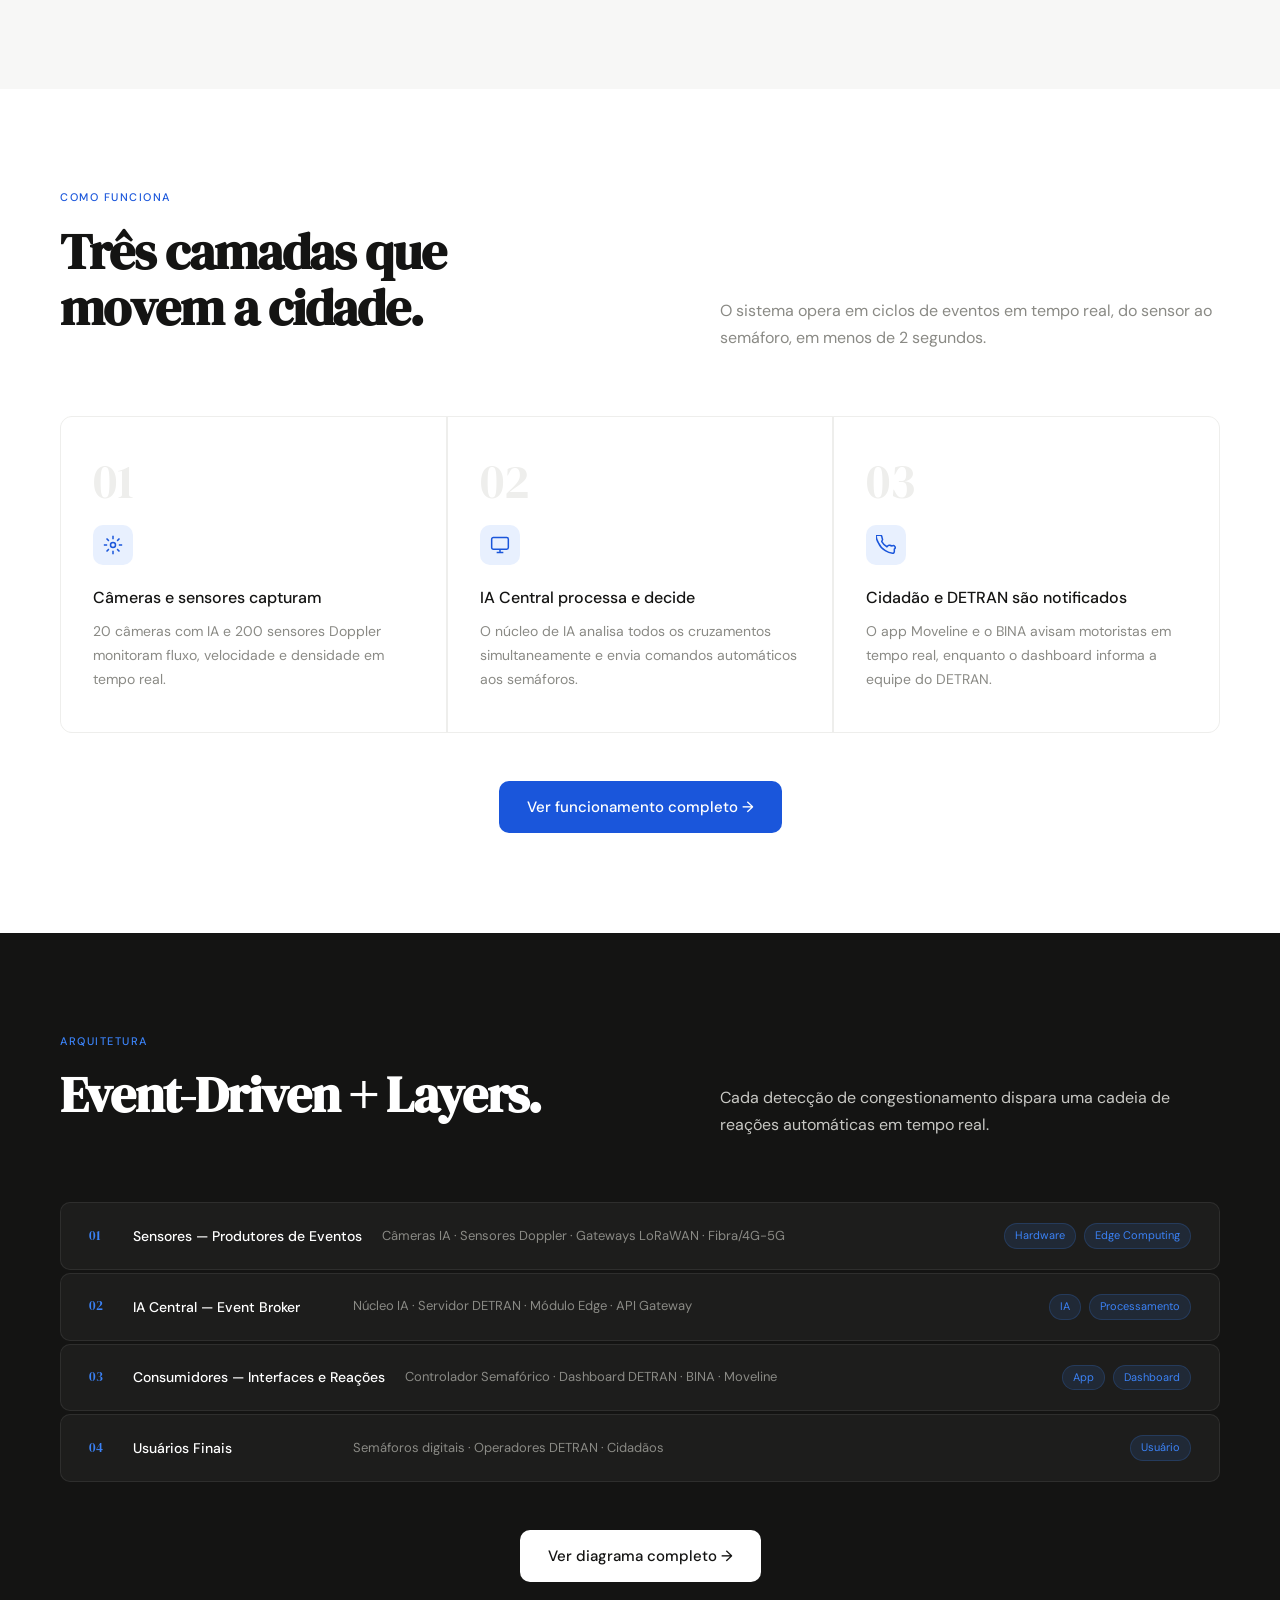
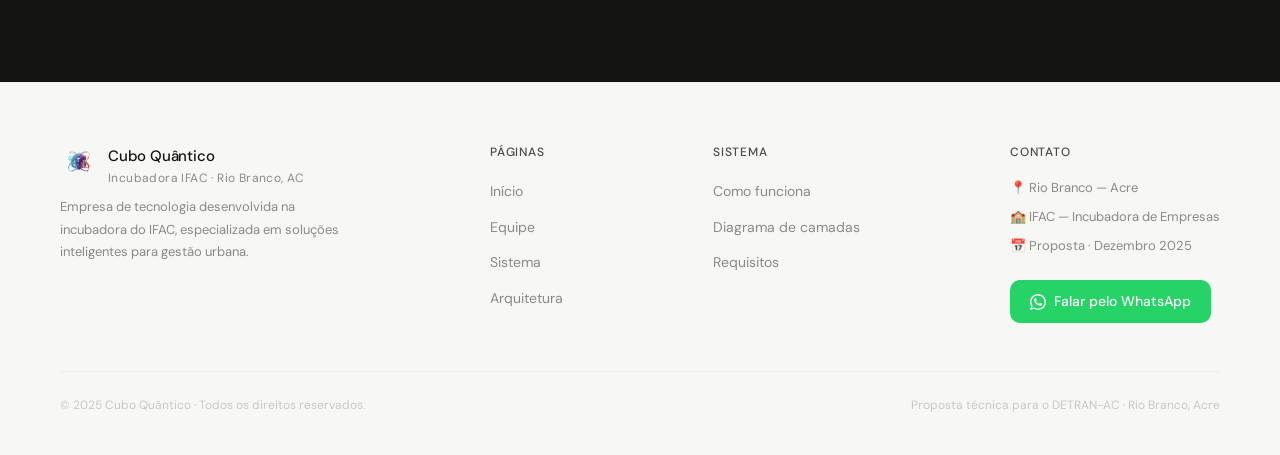
==== commit 9df26dc0: "Update index.html" ====
--- a/index.html
+++ b/index.html
@@ -12,7 +12,7 @@
 <nav>
   <a href="index.html" class="nav-logo">
     <div class="logo-icon">
-      <img src="img/logo1.png" alt="Cubo Quântico">
+      <img src="img/logo1.png" alt="Cubo Quântico" width="38" height="38">
     </div>
     <div>
       <span class="logo-text">Cubo Quântico</span>
@@ -33,7 +33,7 @@
   </button>
 </nav>
 
-<!-- MENU MOBILE -->
+<!-- MENU MOBILE OVERLAY -->
 <div class="mobile-menu" id="mobile-menu">
   <ul>
     <li><a href="index.html" class="active">Início</a></li>
@@ -86,7 +86,7 @@
   </div>
 </section>
 
-<!-- EQUIPE -->
+<!-- EQUIPE (preview) -->
 <section class="team-section">
   <div class="section-header reveal">
     <div>
@@ -134,7 +134,7 @@
   </div>
 </section>
 
-
+<!-- COMO FUNCIONA (preview) -->
 <section>
   <div class="section-header reveal">
     <div>
@@ -174,7 +174,7 @@
   </div>
 </section>
 
-<!-- ARQUITETURA -->
+<!-- ARQUITETURA (preview) -->
 <section class="arch-section">
   <div class="section-header reveal">
     <div>
@@ -231,7 +231,7 @@
     <div class="footer-brand">
       <a href="index.html" class="nav-logo">
         <div class="logo-icon">
-          <img src="img/logo1.png" alt="Cubo Quântico">
+          <img src="img/logo1.png" alt="Cubo Quântico" width="38" height="38">
         </div>
         <div>
           <span class="logo-text">Cubo Quântico</span>
--- a/style.css
+++ b/style.css
@@ -1,5 +1,4 @@
 @import url('https://fonts.googleapis.com/css2?family=DM+Sans:wght@300;400;500&family=DM+Serif+Display:ital@0;1&display=swap');
-
 
 *, *::before, *::after {
   box-sizing: border-box;
@@ -37,7 +36,7 @@
   overflow-x: hidden;
 }
 
-
+/* ── NAV ── */
 nav {
   position: fixed;
   top: 0; left: 0; right: 0;
@@ -61,19 +60,23 @@
 }
 
 .logo-icon {
-  width: 34px;
-  height: 34px;
-  background: var(--blue);
-  border-radius: 8px;
+  width: 38px;
+  height: 38px;
+  min-width: 38px;
+  flex-shrink: 0;
   display: flex;
   align-items: center;
   justify-content: center;
-}
-
-.logo-icon svg {
-  width: 18px;
-  height: 18px;
-  fill: white;
+  overflow: hidden;
+}
+
+.logo-icon img {
+  width: 100%;
+  height: 100%;
+  max-width: 38px;
+  max-height: 38px;
+  object-fit: contain;
+  display: block;
 }
 
 .logo-text {
@@ -302,7 +305,7 @@
   transform: translateY(-2px);
 }
 
-/* ── SEÇÕES GENÉRICAS ── */
+
 section {
   padding: 100px 60px;
 }
@@ -379,6 +382,13 @@
   margin: 0 auto 20px;
   overflow: hidden;
   position: relative;
+  border: 3px solid var(--white);
+  box-shadow: 0 0 0 1px var(--gray-100), 0 4px 14px rgba(20, 20, 19, 0.06);
+  transition: var(--transition);
+}
+
+.team-card:hover .team-avatar {
+  box-shadow: 0 0 0 1px var(--blue), 0 6px 18px rgba(26, 86, 219, 0.15);
 }
 
 .team-avatar img {
@@ -656,7 +666,6 @@
   color: var(--gray-300);
 }
 
-/* ── SCROLL REVEAL ── */
 .reveal {
   opacity: 1;
   transform: none;
@@ -673,7 +682,7 @@
   transform: translateY(0);
 }
 
-/* ── PAGE HERO ── */
+/* ── PAGE/HERO ── */
 .page-hero {
   min-height: 40vh;
   display: flex;
@@ -723,7 +732,7 @@
   line-height: 1.7;
 }
 
-/* ── EQUIPE PAGE ── */
+/* ── EQUIPE/PAGE ── */
 .team-page-section {
   padding: 80px 60px;
 }
@@ -760,6 +769,13 @@
   display: flex;
   align-items: center;
   justify-content: center;
+  border: 3px solid var(--white);
+  box-shadow: 0 0 0 1px var(--gray-100), 0 4px 14px rgba(20, 20, 19, 0.06);
+  transition: var(--transition);
+}
+
+.team-page-card:hover .team-page-avatar {
+  box-shadow: 0 0 0 1px var(--blue), 0 6px 18px rgba(26, 86, 219, 0.15);
 }
 
 .team-page-avatar img {
@@ -838,7 +854,7 @@
   border-radius: 100px;
 }
 
-/* ── SOBRE A EMPRESA ── */
+/* ── SOBRE/EMPRESA ── */
 .about-section {
   padding: 80px 60px;
   background: var(--off);
@@ -919,7 +935,7 @@
   transform: translateY(-7px) rotate(-45deg);
 }
 
-/* ── MENU MOBILE OVERLAY ── */
+/* ── MENU/MOBILE── */
 .mobile-menu {
   display: none;
   position: fixed;
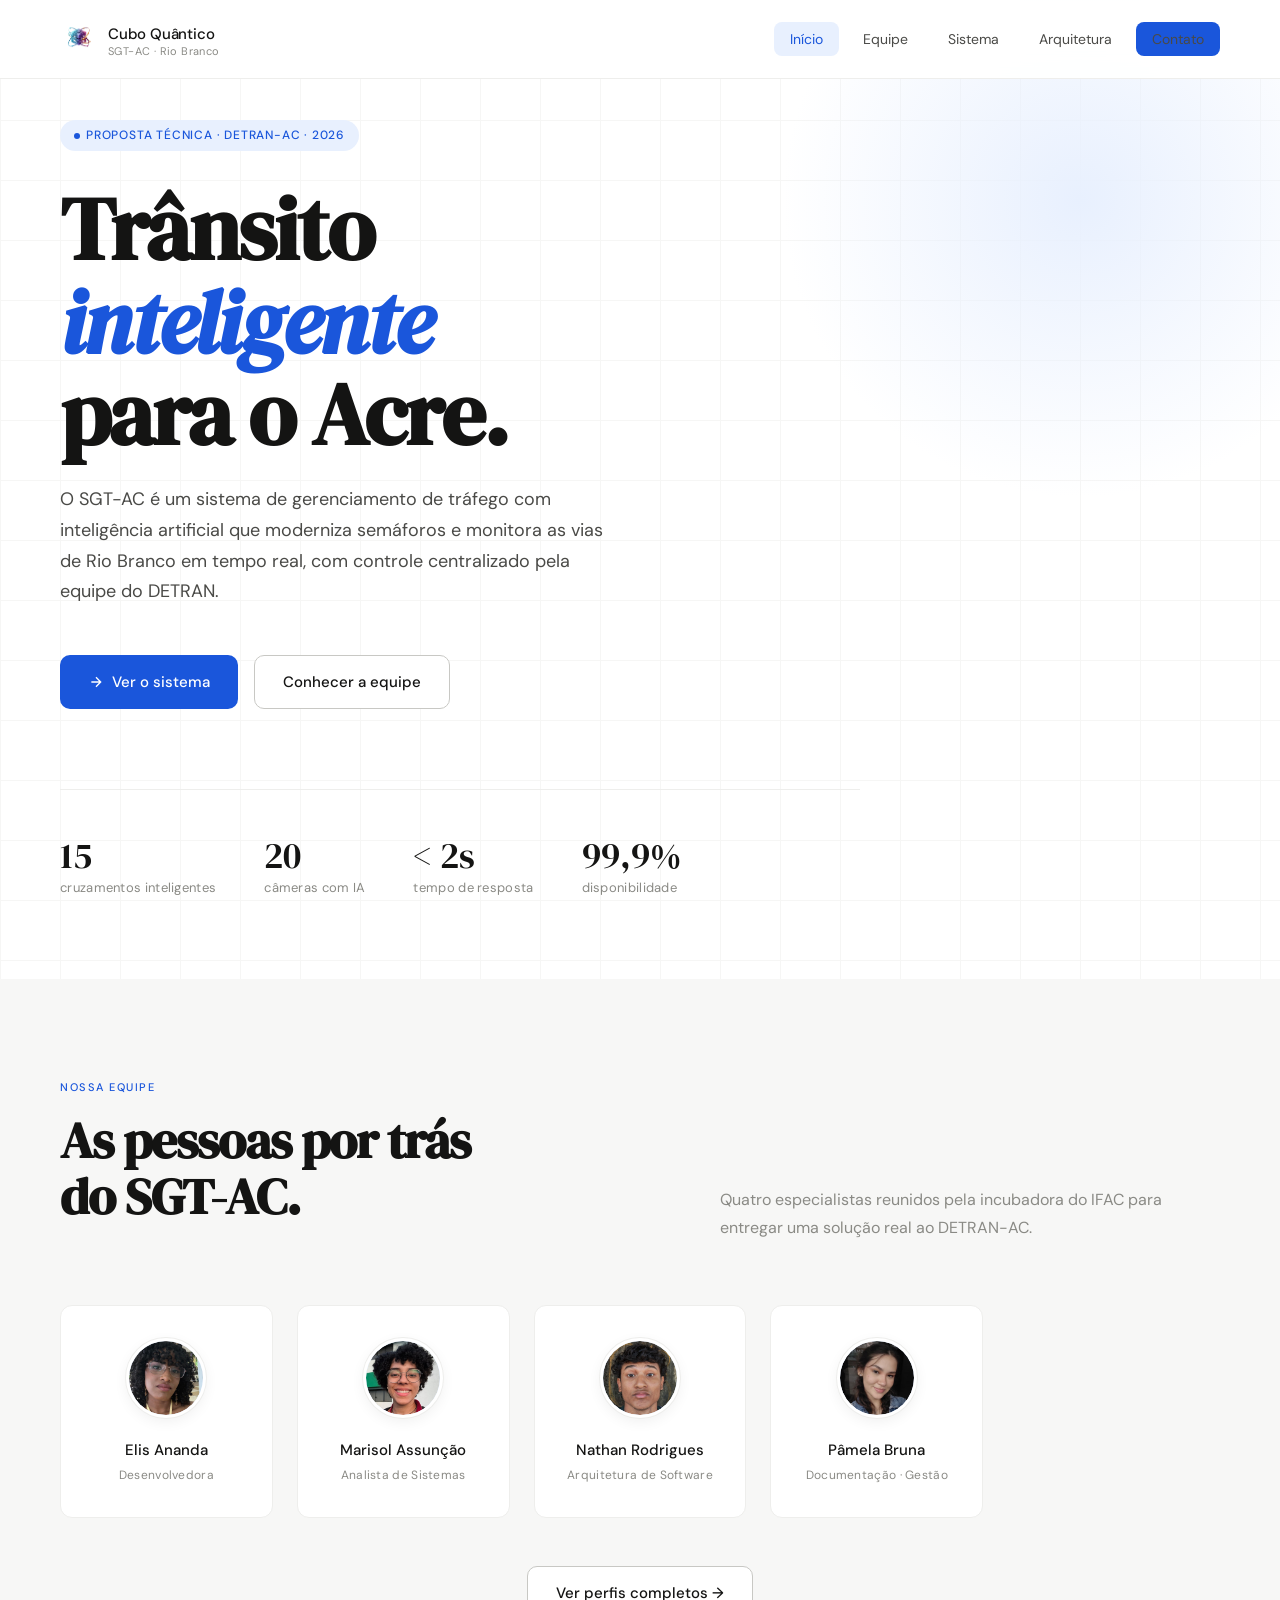
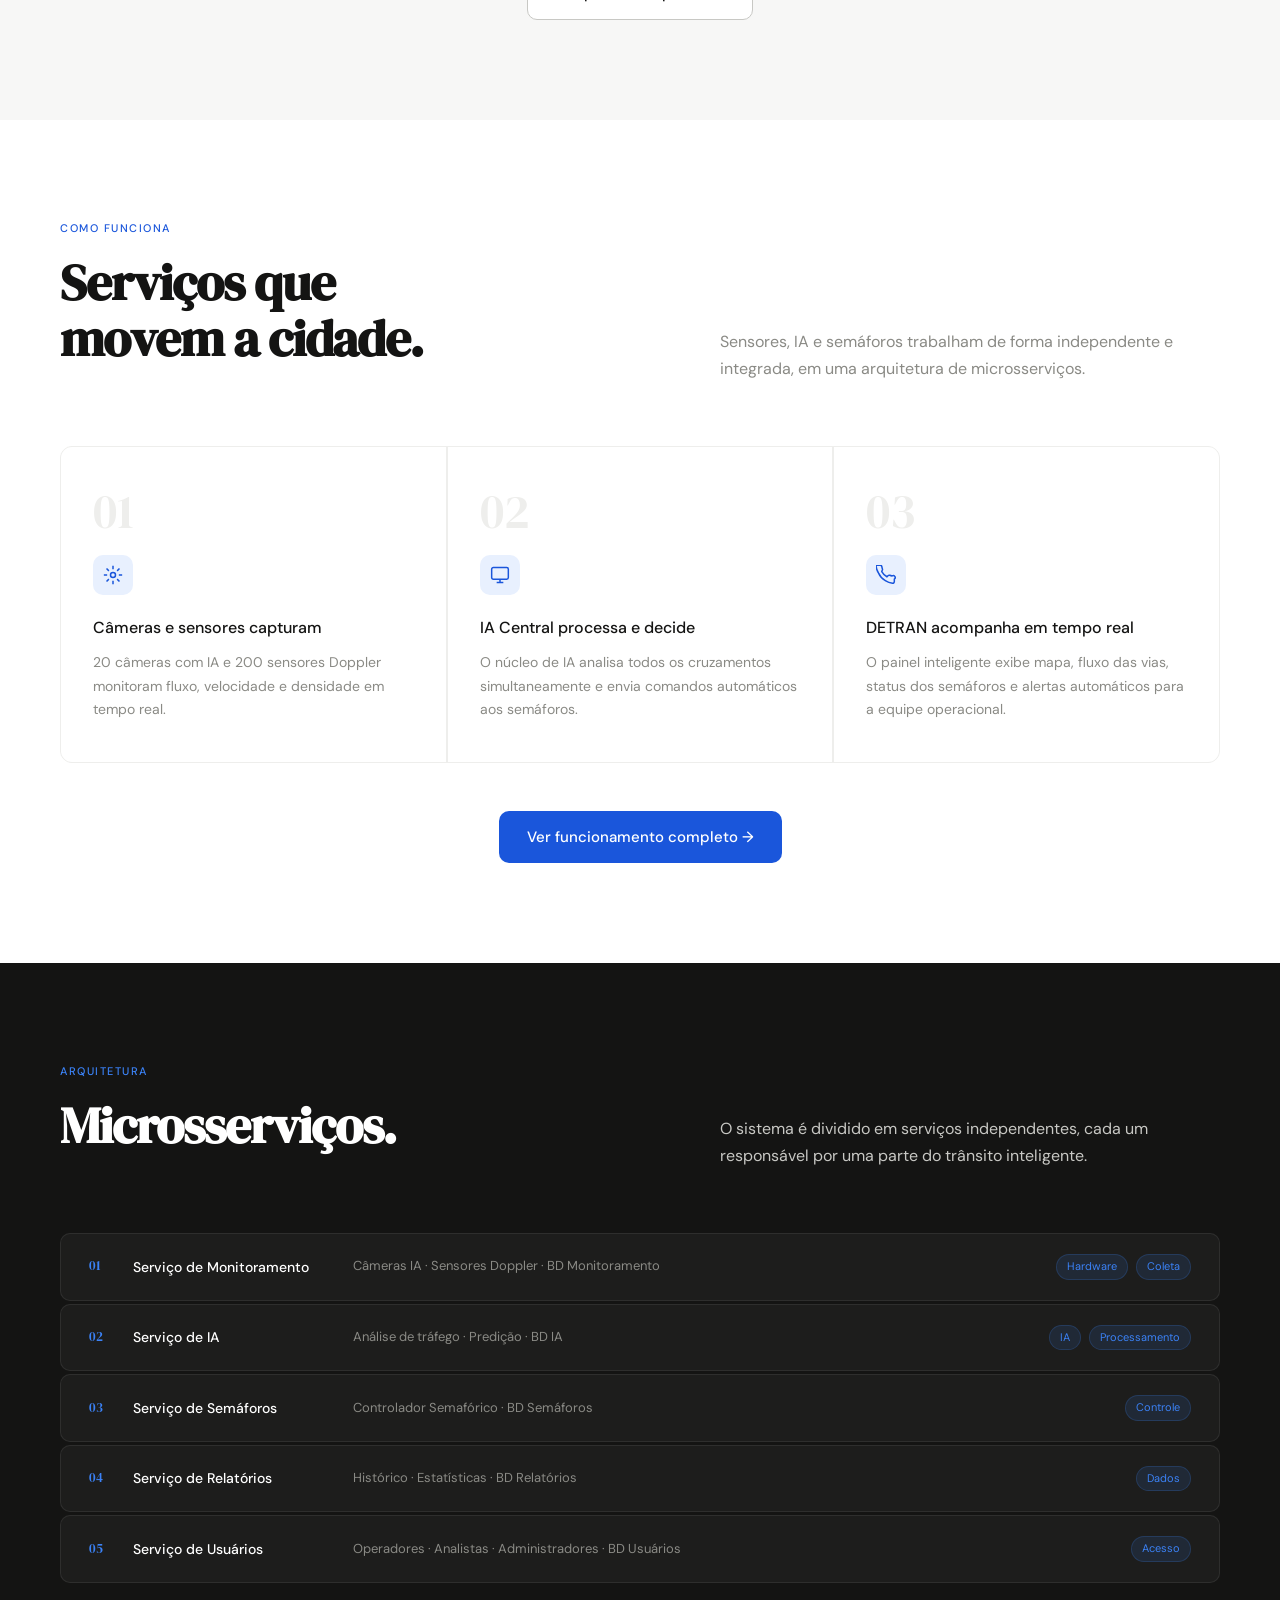
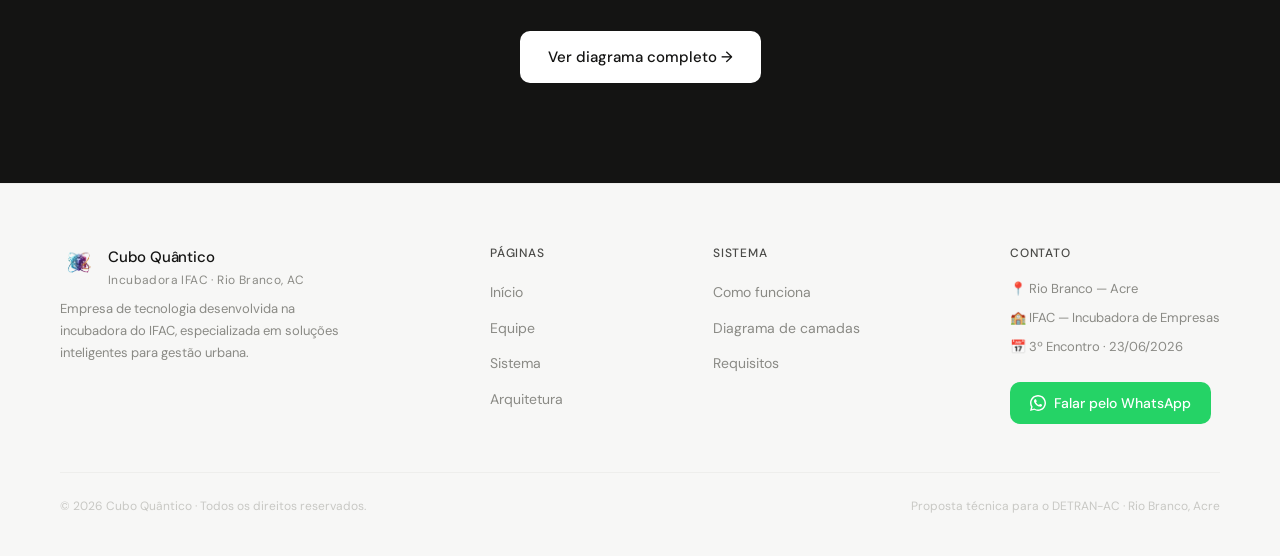
==== commit f5ea9823: "Update index.html" ====
--- a/index.html
+++ b/index.html
@@ -33,7 +33,7 @@
   </button>
 </nav>
 
-<!-- MENU MOBILE OVERLAY -->
+<!-- MENU MOBILE/OVERLAY -->
 <div class="mobile-menu" id="mobile-menu">
   <ul>
     <li><a href="index.html" class="active">Início</a></li>
@@ -49,14 +49,14 @@
   <div class="hero-grid"></div>
   <div class="hero-blob"></div>
   <div class="hero-content">
-    <div class="hero-badge">Proposta Técnica · DETRAN-AC · 2025</div>
+    <div class="hero-badge">Proposta Técnica · DETRAN-AC · 2026</div>
     <h1 class="hero-title">
       Trânsito<br>
       <em>inteligente</em><br>
       para o Acre.
     </h1>
     <p class="hero-desc">
-      O SGT-AC é um sistema de gerenciamento de tráfego com inteligência artificial que moderniza semáforos, monitora vias em tempo real e conecta o cidadão ao trânsito de Rio Branco.
+      O SGT-AC é um sistema de gerenciamento de tráfego com inteligência artificial que moderniza semáforos e monitora as vias de Rio Branco em tempo real, com controle centralizado pela equipe do DETRAN.
     </p>
     <div class="hero-actions">
       <a href="sistema.html" class="btn btn-primary">
@@ -86,7 +86,7 @@
   </div>
 </section>
 
-<!-- EQUIPE (preview) -->
+<!-- EQUIPE -->
 <section class="team-section">
   <div class="section-header reveal">
     <div>
@@ -134,14 +134,14 @@
   </div>
 </section>
 
-<!-- COMO FUNCIONA (preview) -->
+<!-- COMO FUNCIONA-->
 <section>
   <div class="section-header reveal">
     <div>
       <p class="section-label">Como funciona</p>
-      <h2 class="section-title">Três camadas que<br>movem a cidade.</h2>
-    </div>
-    <p class="section-desc">O sistema opera em ciclos de eventos em tempo real, do sensor ao semáforo, em menos de 2 segundos.</p>
+      <h2 class="section-title">Serviços que<br>movem a cidade.</h2>
+    </div>
+    <p class="section-desc">Sensores, IA e semáforos trabalham de forma independente e integrada, em uma arquitetura de microsserviços.</p>
   </div>
   <div class="how-grid reveal">
     <div class="how-card">
@@ -165,8 +165,8 @@
       <div class="how-icon">
         <svg viewBox="0 0 24 24"><path d="M22 16.92v3a2 2 0 01-2.18 2 19.79 19.79 0 01-8.63-3.07A19.5 19.5 0 013.07 9.81a19.79 19.79 0 01-3.07-8.68A2 2 0 012 .18h3a2 2 0 012 1.72c.127.96.361 1.903.7 2.81a2 2 0 01-.45 2.11L6.91 7.91a16 16 0 006.18 6.18l1.27-1.27a2 2 0 012.11-.45c.907.339 1.85.573 2.81.7A2 2 0 0122 16.92z"/></svg>
       </div>
-      <div class="how-title">Cidadão e DETRAN são notificados</div>
-      <div class="how-text">O app Moveline e o BINA avisam motoristas em tempo real, enquanto o dashboard informa a equipe do DETRAN.</div>
+      <div class="how-title">DETRAN acompanha em tempo real</div>
+      <div class="how-text">O painel inteligente exibe mapa, fluxo das vias, status dos semáforos e alertas automáticos para a equipe operacional.</div>
     </div>
   </div>
   <div class="how-cta reveal">
@@ -174,29 +174,29 @@
   </div>
 </section>
 
-<!-- ARQUITETURA (preview) -->
+<!-- ARQUITETURA -->
 <section class="arch-section">
   <div class="section-header reveal">
     <div>
       <p class="section-label">Arquitetura</p>
-      <h2 class="section-title">Event-Driven + Layers.</h2>
-    </div>
-    <p class="section-desc">Cada detecção de congestionamento dispara uma cadeia de reações automáticas em tempo real.</p>
+      <h2 class="section-title">Microsserviços.</h2>
+    </div>
+    <p class="section-desc">O sistema é dividido em serviços independentes, cada um responsável por uma parte do trânsito inteligente.</p>
   </div>
   <div class="arch-layers reveal">
     <div class="arch-layer">
       <span class="arch-layer-num">01</span>
-      <span class="arch-layer-name">Sensores — Produtores de Eventos</span>
-      <span class="arch-layer-desc">Câmeras IA · Sensores Doppler · Gateways LoRaWAN · Fibra/4G-5G</span>
+      <span class="arch-layer-name">Serviço de Monitoramento</span>
+      <span class="arch-layer-desc">Câmeras IA · Sensores Doppler · BD Monitoramento</span>
       <div class="arch-tags">
         <span class="arch-tag">Hardware</span>
-        <span class="arch-tag">Edge Computing</span>
+        <span class="arch-tag">Coleta</span>
       </div>
     </div>
     <div class="arch-layer">
       <span class="arch-layer-num">02</span>
-      <span class="arch-layer-name">IA Central — Event Broker</span>
-      <span class="arch-layer-desc">Núcleo IA · Servidor DETRAN · Módulo Edge · API Gateway</span>
+      <span class="arch-layer-name">Serviço de IA</span>
+      <span class="arch-layer-desc">Análise de tráfego · Predição · BD IA</span>
       <div class="arch-tags">
         <span class="arch-tag">IA</span>
         <span class="arch-tag">Processamento</span>
@@ -204,19 +204,26 @@
     </div>
     <div class="arch-layer">
       <span class="arch-layer-num">03</span>
-      <span class="arch-layer-name">Consumidores — Interfaces e Reações</span>
-      <span class="arch-layer-desc">Controlador Semafórico · Dashboard DETRAN · BINA · Moveline</span>
-      <div class="arch-tags">
-        <span class="arch-tag">App</span>
-        <span class="arch-tag">Dashboard</span>
+      <span class="arch-layer-name">Serviço de Semáforos</span>
+      <span class="arch-layer-desc">Controlador Semafórico · BD Semáforos</span>
+      <div class="arch-tags">
+        <span class="arch-tag">Controle</span>
       </div>
     </div>
     <div class="arch-layer">
       <span class="arch-layer-num">04</span>
-      <span class="arch-layer-name">Usuários Finais</span>
-      <span class="arch-layer-desc">Semáforos digitais · Operadores DETRAN · Cidadãos</span>
-      <div class="arch-tags">
-        <span class="arch-tag">Usuário</span>
+      <span class="arch-layer-name">Serviço de Relatórios</span>
+      <span class="arch-layer-desc">Histórico · Estatísticas · BD Relatórios</span>
+      <div class="arch-tags">
+        <span class="arch-tag">Dados</span>
+      </div>
+    </div>
+    <div class="arch-layer">
+      <span class="arch-layer-num">05</span>
+      <span class="arch-layer-name">Serviço de Usuários</span>
+      <span class="arch-layer-desc">Operadores · Analistas · Administradores · BD Usuários</span>
+      <div class="arch-tags">
+        <span class="arch-tag">Acesso</span>
       </div>
     </div>
   </div>
@@ -261,7 +268,7 @@
       <h4>Contato</h4>
       <p>📍 Rio Branco — Acre</p>
       <p>🏫 IFAC — Incubadora de Empresas</p>
-      <p>📅 Proposta · Dezembro 2025</p>
+      <p>📅 3º Encontro · 23/06/2026</p>
       <a href="https://wa.me/55" target="_blank" class="whatsapp-btn">
         <svg width="16" height="16" viewBox="0 0 24 24" fill="white"><path d="M17.472 14.382c-.297-.149-1.758-.867-2.03-.967-.273-.099-.471-.148-.67.15-.197.297-.767.966-.94 1.164-.173.199-.347.223-.644.075-.297-.15-1.255-.463-2.39-1.475-.883-.788-1.48-1.761-1.653-2.059-.173-.297-.018-.458.13-.606.134-.133.298-.347.446-.52.149-.174.198-.298.298-.497.099-.198.05-.371-.025-.52-.075-.149-.669-1.612-.916-2.207-.242-.579-.487-.5-.669-.51-.173-.008-.371-.01-.57-.01-.198 0-.52.074-.792.372-.272.297-1.04 1.016-1.04 2.479 0 1.462 1.065 2.875 1.213 3.074.149.198 2.096 3.2 5.077 4.487.709.306 1.262.489 1.694.625.712.227 1.36.195 1.871.118.571-.085 1.758-.719 2.006-1.413.248-.694.248-1.289.173-1.413-.074-.124-.272-.198-.57-.347z"/><path d="M12 0C5.373 0 0 5.373 0 12c0 2.123.554 4.116 1.524 5.843L.057 23.928l6.234-1.635A11.942 11.942 0 0012 24c6.627 0 12-5.373 12-12S18.627 0 12 0zm0 21.818a9.818 9.818 0 01-5.007-1.369l-.36-.214-3.7.97 1.013-3.597-.235-.37A9.818 9.818 0 012.182 12c0-5.42 4.398-9.818 9.818-9.818 5.42 0 9.818 4.398 9.818 9.818 0 5.42-4.398 9.818-9.818 9.818z"/></svg>
         Falar pelo WhatsApp
@@ -269,7 +276,7 @@
     </div>
   </div>
   <div class="footer-bottom">
-    <p>© 2025 Cubo Quântico · Todos os direitos reservados.</p>
+    <p>© 2026 Cubo Quântico · Todos os direitos reservados.</p>
     <p>Proposta técnica para o DETRAN-AC · Rio Branco, Acre</p>
   </div>
 </footer>
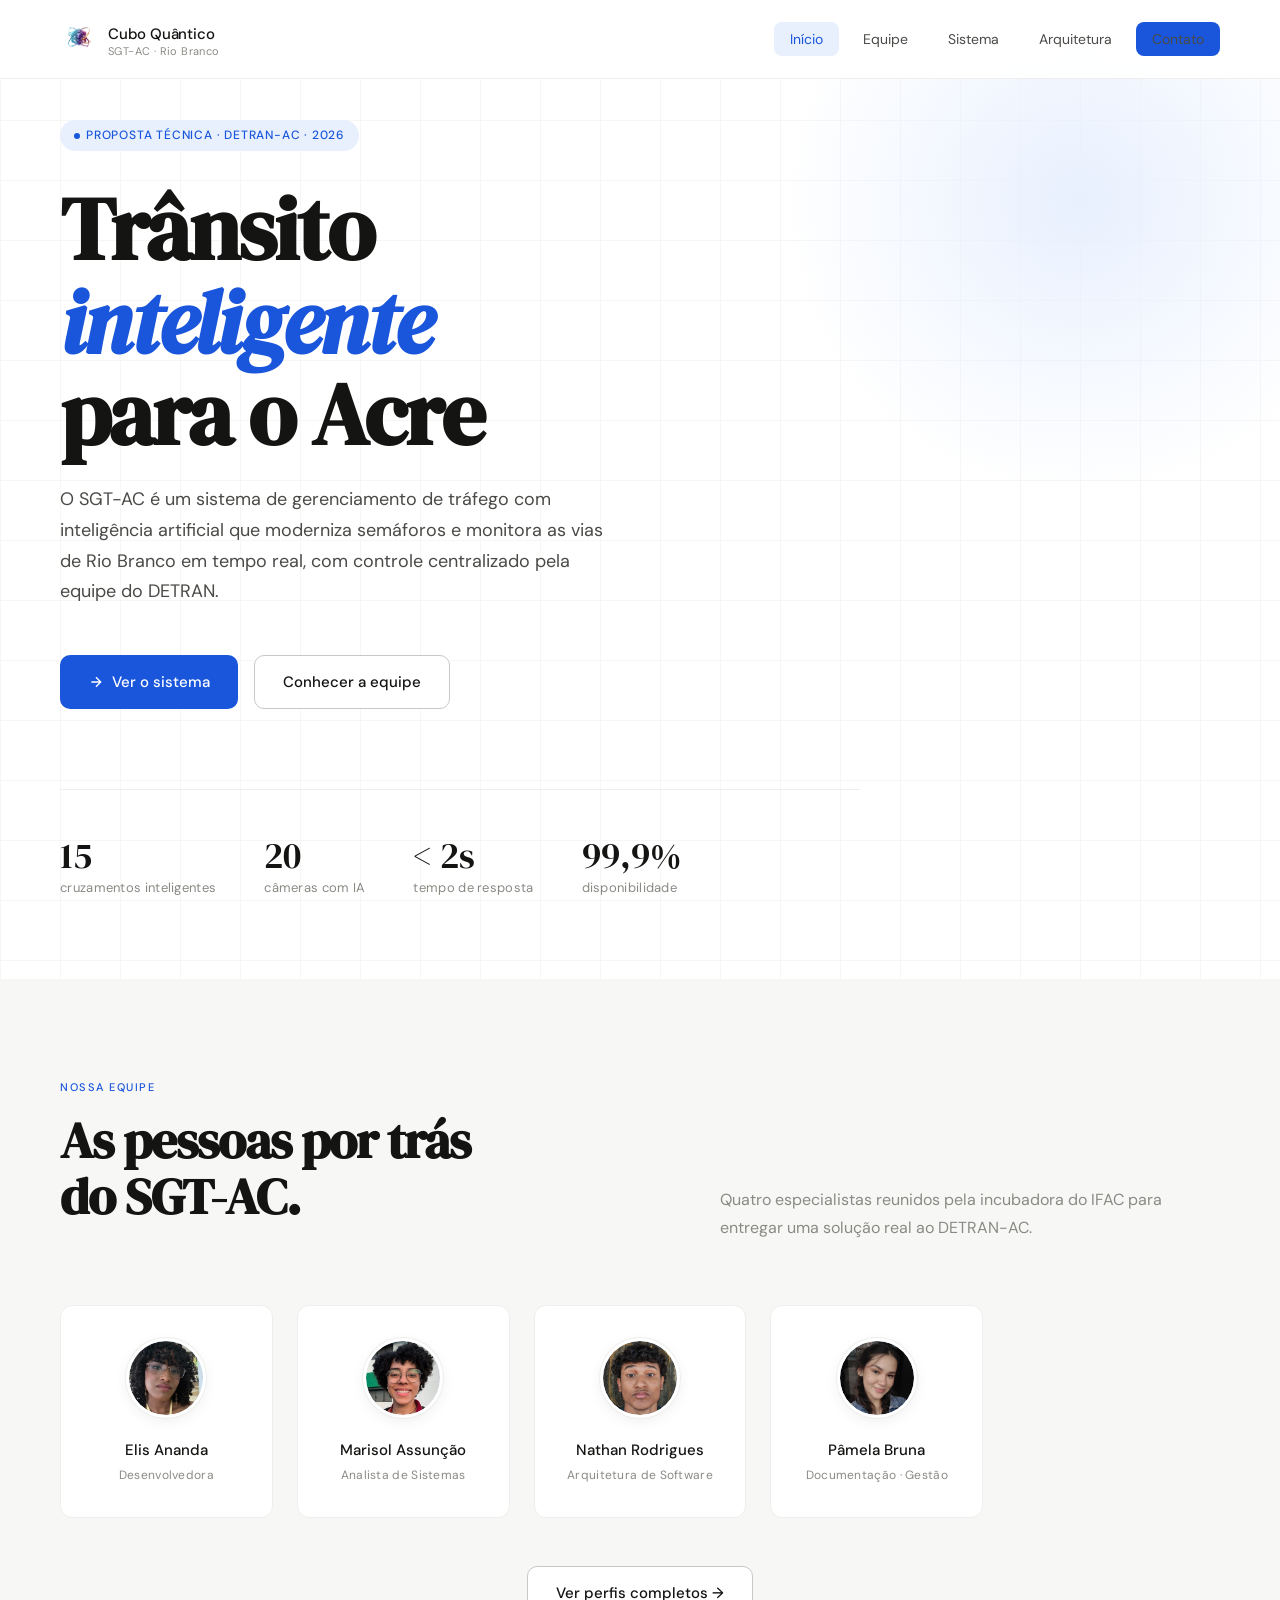
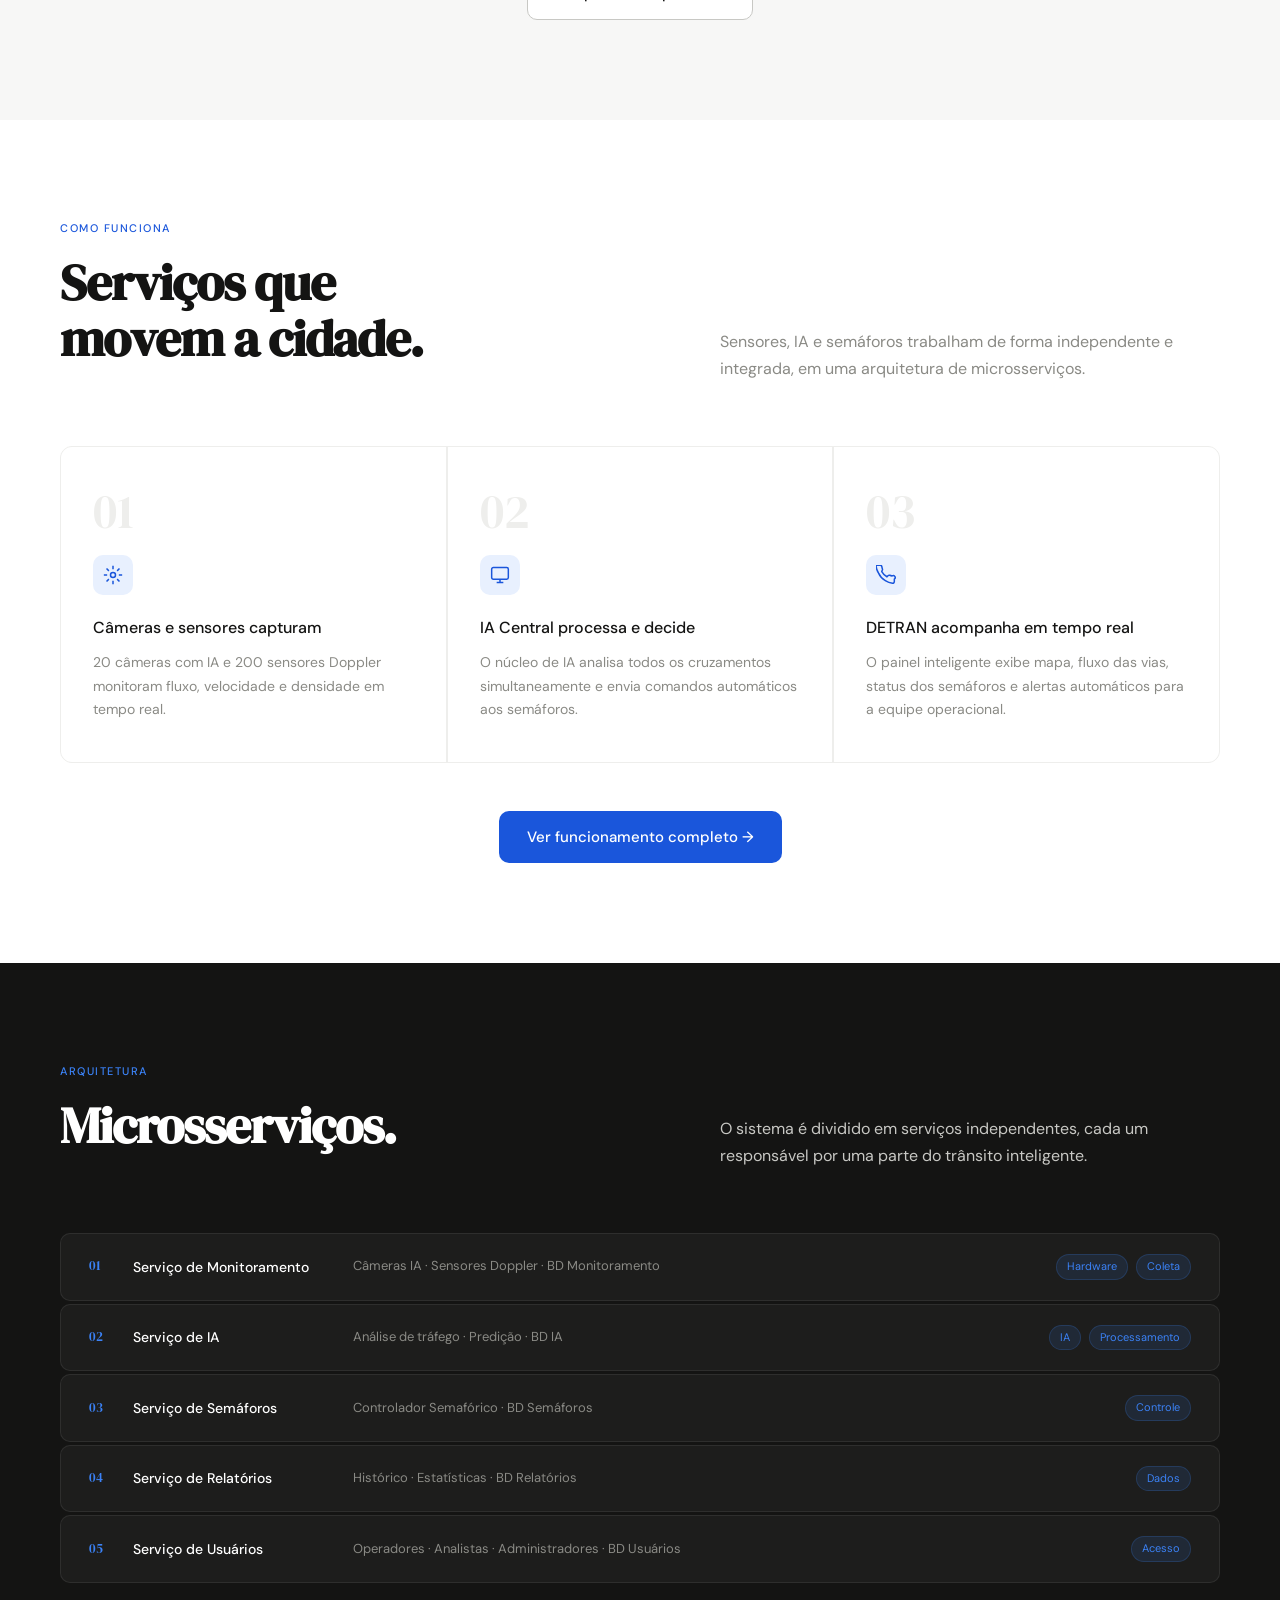
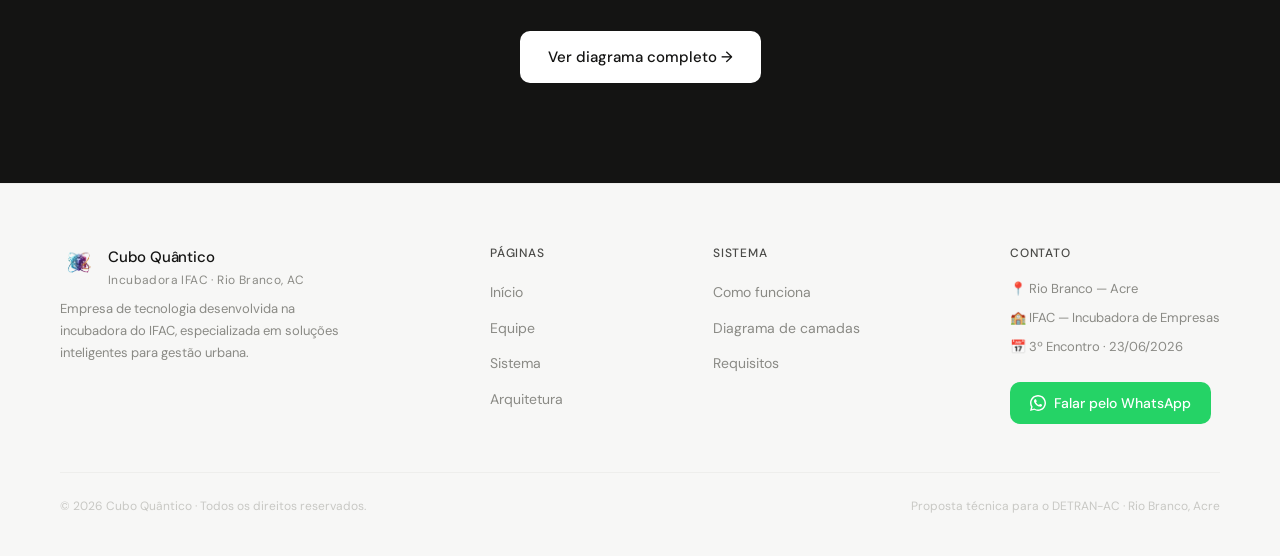
==== commit 3f612f05: "Update index.html" ====
--- a/index.html
+++ b/index.html
@@ -4,7 +4,7 @@
   <meta charset="UTF-8">
   <meta name="viewport" content="width=device-width, initial-scale=1.0">
   <title>SGT-AC — Cubo Quântico</title>
-  <link rel="stylesheet" href="style.css">
+  <link rel="stylesheet" href="style.css?v=4">
 </head>
 <body>
 
@@ -53,7 +53,7 @@
     <h1 class="hero-title">
       Trânsito<br>
       <em>inteligente</em><br>
-      para o Acre.
+      para o Acre
     </h1>
     <p class="hero-desc">
       O SGT-AC é um sistema de gerenciamento de tráfego com inteligência artificial que moderniza semáforos e monitora as vias de Rio Branco em tempo real, com controle centralizado pela equipe do DETRAN.
@@ -134,7 +134,7 @@
   </div>
 </section>
 
-<!-- COMO FUNCIONA-->
+<!-- COMO FUNCIONA -->
 <section>
   <div class="section-header reveal">
     <div>
@@ -270,7 +270,8 @@
       <p>🏫 IFAC — Incubadora de Empresas</p>
       <p>📅 3º Encontro · 23/06/2026</p>
       <a href="https://wa.me/55" target="_blank" class="whatsapp-btn">
-        <svg width="16" height="16" viewBox="0 0 24 24" fill="white"><path d="M17.472 14.382c-.297-.149-1.758-.867-2.03-.967-.273-.099-.471-.148-.67.15-.197.297-.767.966-.94 1.164-.173.199-.347.223-.644.075-.297-.15-1.255-.463-2.39-1.475-.883-.788-1.48-1.761-1.653-2.059-.173-.297-.018-.458.13-.606.134-.133.298-.347.446-.52.149-.174.198-.298.298-.497.099-.198.05-.371-.025-.52-.075-.149-.669-1.612-.916-2.207-.242-.579-.487-.5-.669-.51-.173-.008-.371-.01-.57-.01-.198 0-.52.074-.792.372-.272.297-1.04 1.016-1.04 2.479 0 1.462 1.065 2.875 1.213 3.074.149.198 2.096 3.2 5.077 4.487.709.306 1.262.489 1.694.625.712.227 1.36.195 1.871.118.571-.085 1.758-.719 2.006-1.413.248-.694.248-1.289.173-1.413-.074-.124-.272-.198-.57-.347z"/><path d="M12 0C5.373 0 0 5.373 0 12c0 2.123.554 4.116 1.524 5.843L.057 23.928l6.234-1.635A11.942 11.942 0 0012 24c6.627 0 12-5.373 12-12S18.627 0 12 0zm0 21.818a9.818 9.818 0 01-5.007-1.369l-.36-.214-3.7.97 1.013-3.597-.235-.37A9.818 9.818 0 012.182 12c0-5.42 4.398-9.818 9.818-9.818 5.42 0 9.818 4.398 9.818 9.818 0 5.42-4.398 9.818-9.818 9.818z"/></svg>
+        <svg width="16" height="16" viewBox="0 0 24 24" fill="white"><path d="M17.472 14.382c-.297-.149-1.758-.867-2.03-.967-.273-.099-.471-.148-.67.15-.197.297-.767.966-.94 1.164-.173.199-.347.223-.644.075-.297-.15-1.255-.463-2.39-1.475-.883-.788-1.48-1.761-1.653-2.059-.173-.297-.018-.458.13-.606.134-.133.298-.347.446-.52.149-.174.198-.298.298-.497.099-.198.05-.371-.025-.52-.075-.149-.669-1.612-.916-2.207-.242-.579-.487-.5-.669-.51-.173-.008-.371-.01-.57-.01-.198 0-.52.074-.792.372-.272.297-1.04 1.016-1.04 2.479 0 1.462 1.065 2.875 1.213 3.074.149.198 2.096 3.2 5.077 4.487.709.306 1.262.489 1.694.625.712.227 1.36.195 1.871.118.571-.085 1.758-.719 2.006-1.413.248-.694.248-1.289.173-1.413-.074-.124-.272-.198-.57-.347z"/>
+            <path d="M12 0C5.373 0 0 5.373 0 12c0 2.123.554 4.116 1.524 5.843L.057 23.928l6.234-1.635A11.942 11.942 0 0012 24c6.627 0 12-5.373 12-12S18.627 0 12 0zm0 21.818a9.818 9.818 0 01-5.007-1.369l-.36-.214-3.7.97 1.013-3.597-.235-.37A9.818 9.818 0 012.182 12c0-5.42 4.398-9.818 9.818-9.818 5.42 0 9.818 4.398 9.818 9.818 0 5.42-4.398 9.818-9.818 9.818z"/></svg>
         Falar pelo WhatsApp
       </a>
     </div>
@@ -281,7 +282,7 @@
   </div>
 </footer>
 
-<script src="js/main.js" defer></script>
+<script src="js/main.js?v=4" defer></script>
 
 </body>
 </html>
--- a/style.css
+++ b/style.css
@@ -1,5 +1,6 @@
 @import url('https://fonts.googleapis.com/css2?family=DM+Sans:wght@300;400;500&family=DM+Serif+Display:ital@0;1&display=swap');
 
+/* ── RESET & VARIÁVEIS ── */
 *, *::before, *::after {
   box-sizing: border-box;
   margin: 0;
@@ -40,7 +41,7 @@
 nav {
   position: fixed;
   top: 0; left: 0; right: 0;
-  z-index: 100;
+  z-index: 10001;
   display: flex;
   align-items: center;
   justify-content: space-between;
@@ -305,7 +306,7 @@
   transform: translateY(-2px);
 }
 
-
+/* ── SEÇÕES GENÉRICAS ── */
 section {
   padding: 100px 60px;
 }
@@ -666,6 +667,9 @@
   color: var(--gray-300);
 }
 
+/* ── SCROLL REVEAL ── */
+/* Visível por padrão — o JS é quem oculta antes de animar.
+   Assim, se o JS falhar ou demorar, o conteúdo nunca fica invisível. */
 .reveal {
   opacity: 1;
   transform: none;
@@ -682,7 +686,7 @@
   transform: translateY(0);
 }
 
-/* ── PAGE/HERO ── */
+/* ── PAGE HERO ── */
 .page-hero {
   min-height: 40vh;
   display: flex;
@@ -732,7 +736,7 @@
   line-height: 1.7;
 }
 
-/* ── EQUIPE/PAGE ── */
+/* ── EQUIPE PAGE ── */
 .team-page-section {
   padding: 80px 60px;
 }
@@ -854,7 +858,7 @@
   border-radius: 100px;
 }
 
-/* ── SOBRE/EMPRESA ── */
+/* ── SOBRE A EMPRESA ── */
 .about-section {
   padding: 80px 60px;
   background: var(--off);
@@ -907,7 +911,7 @@
   padding: 4px;
   border-radius: 8px;
   transition: background var(--transition);
-  z-index: 200;
+  z-index: 10000;
 }
 
 .nav-hamburger:hover {
@@ -935,23 +939,25 @@
   transform: translateY(-7px) rotate(-45deg);
 }
 
-/* ── MENU/MOBILE── */
+/* ── MENU MOBILE OVERLAY ── */
 .mobile-menu {
-  display: none;
   position: fixed;
   top: 0; left: 0; right: 0; bottom: 0;
   background: var(--white);
-  z-index: 150;
+  z-index: 9999;
+  display: flex;
   flex-direction: column;
   justify-content: center;
   align-items: center;
   opacity: 0;
+  visibility: hidden;
   pointer-events: none;
-  transition: opacity 0.3s ease;
+  transition: opacity 0.3s ease, visibility 0.3s ease;
 }
 
 .mobile-menu.open {
   opacity: 1;
+  visibility: visible;
   pointer-events: all;
 }
 
@@ -998,7 +1004,6 @@
   nav                   { padding: 16px 24px; }
   .nav-links            { display: none; }
   .nav-hamburger        { display: flex; }
-  .mobile-menu          { display: flex; }
   .hero                 { padding: 100px 24px 60px; }
   section               { padding: 70px 24px; }
   .how-grid             { grid-template-columns: 1fr; }
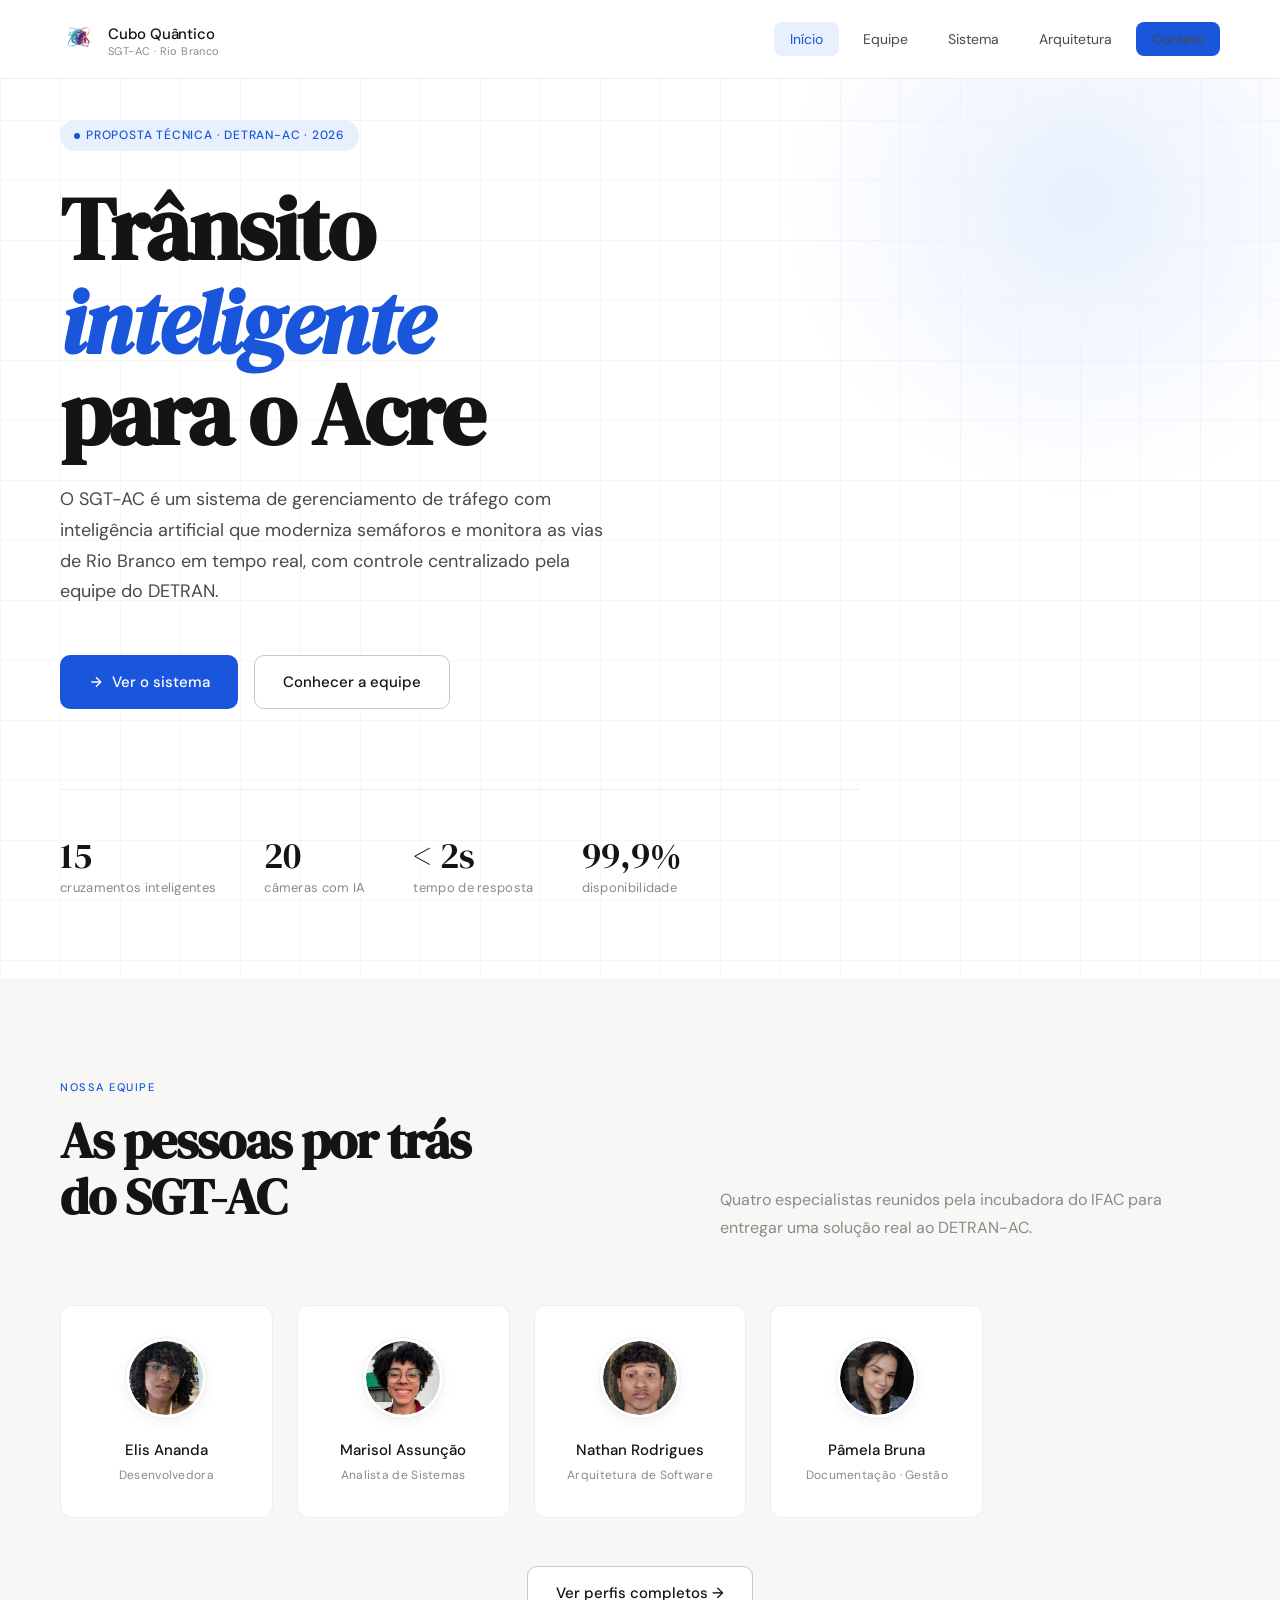
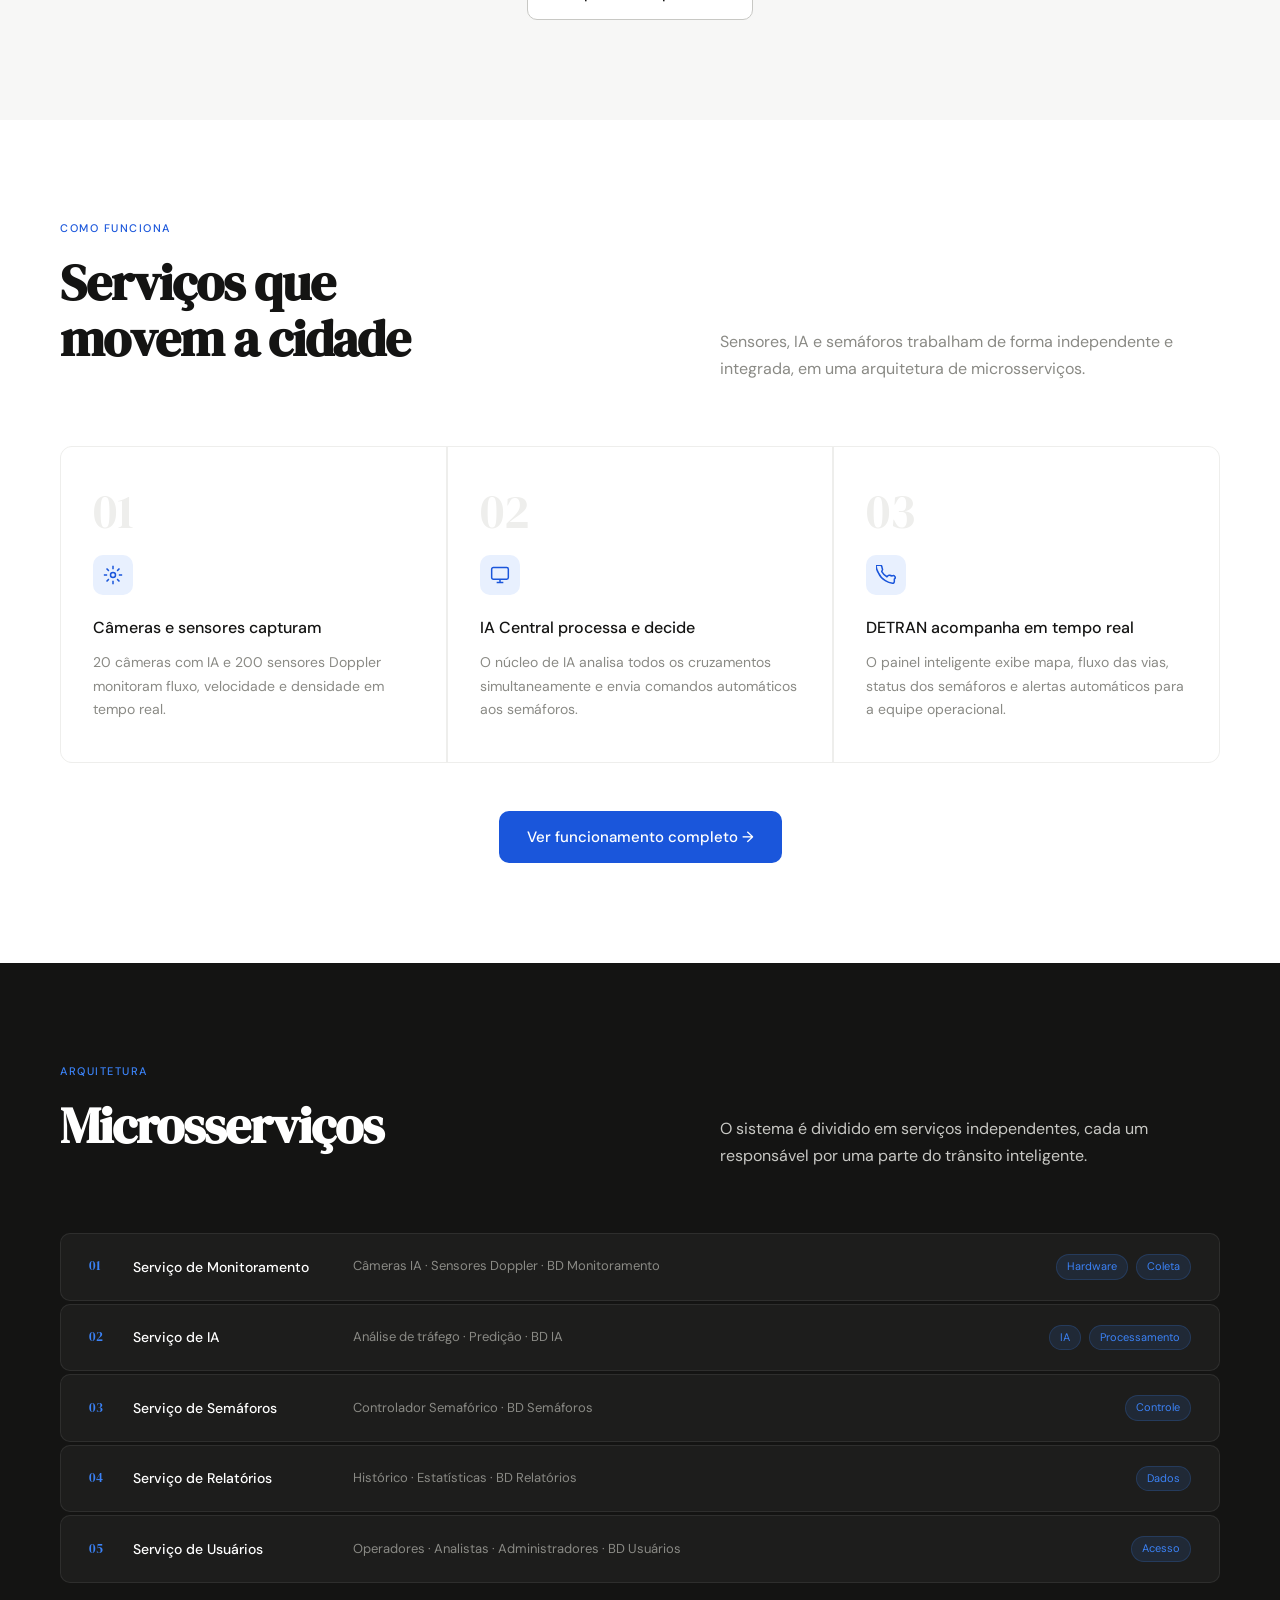
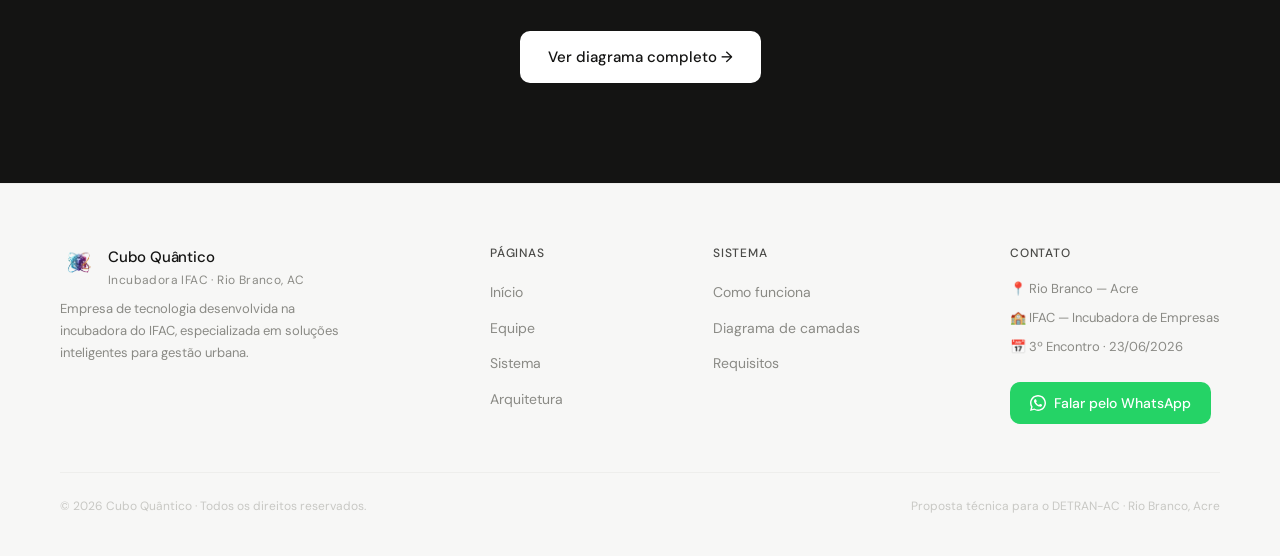
==== commit 60a71ebf: "Update index.html" ====
--- a/index.html
+++ b/index.html
@@ -91,7 +91,7 @@
   <div class="section-header reveal">
     <div>
       <p class="section-label">Nossa equipe</p>
-      <h2 class="section-title">As pessoas por trás<br>do SGT-AC.</h2>
+      <h2 class="section-title">As pessoas por trás<br>do SGT-AC</h2>
     </div>
     <p class="section-desc">Quatro especialistas reunidos pela incubadora do IFAC para entregar uma solução real ao DETRAN-AC.</p>
   </div>
@@ -139,7 +139,7 @@
   <div class="section-header reveal">
     <div>
       <p class="section-label">Como funciona</p>
-      <h2 class="section-title">Serviços que<br>movem a cidade.</h2>
+      <h2 class="section-title">Serviços que<br>movem a cidade</h2>
     </div>
     <p class="section-desc">Sensores, IA e semáforos trabalham de forma independente e integrada, em uma arquitetura de microsserviços.</p>
   </div>
@@ -179,7 +179,7 @@
   <div class="section-header reveal">
     <div>
       <p class="section-label">Arquitetura</p>
-      <h2 class="section-title">Microsserviços.</h2>
+      <h2 class="section-title">Microsserviços</h2>
     </div>
     <p class="section-desc">O sistema é dividido em serviços independentes, cada um responsável por uma parte do trânsito inteligente.</p>
   </div>
